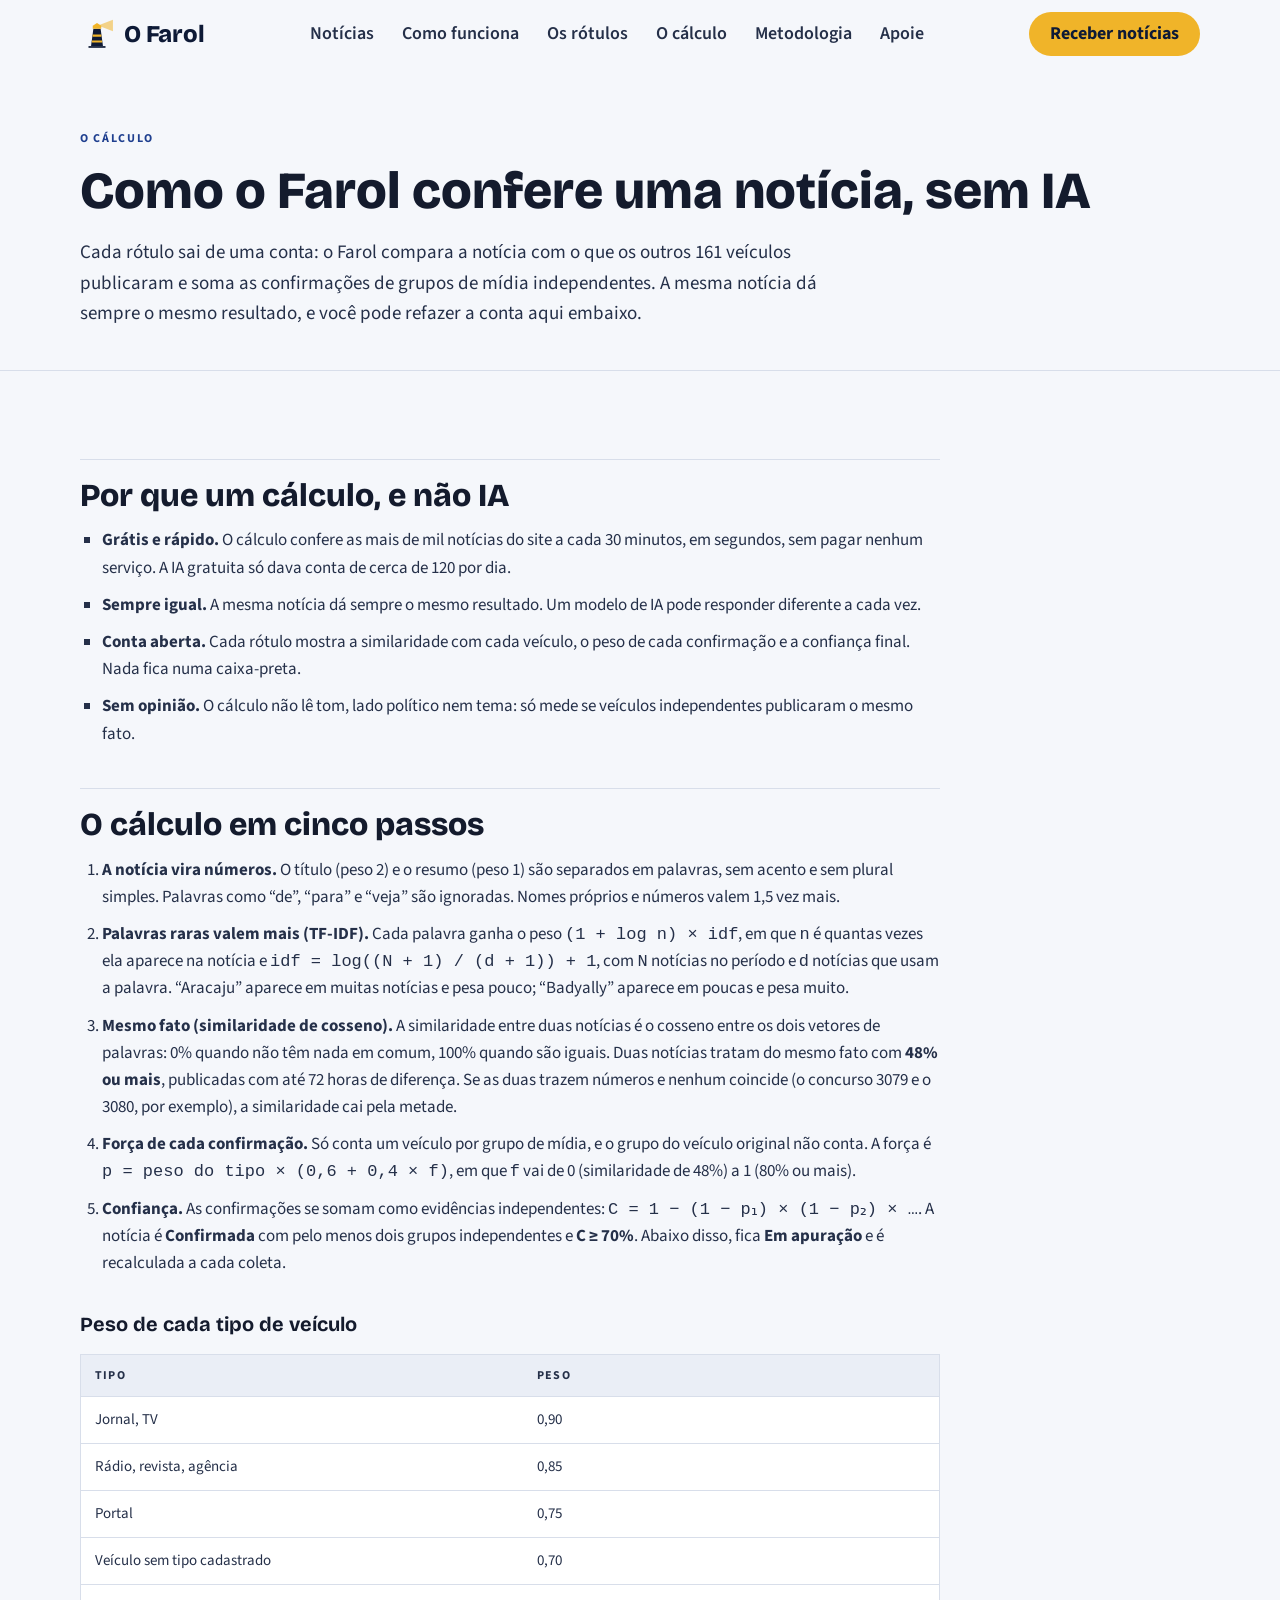
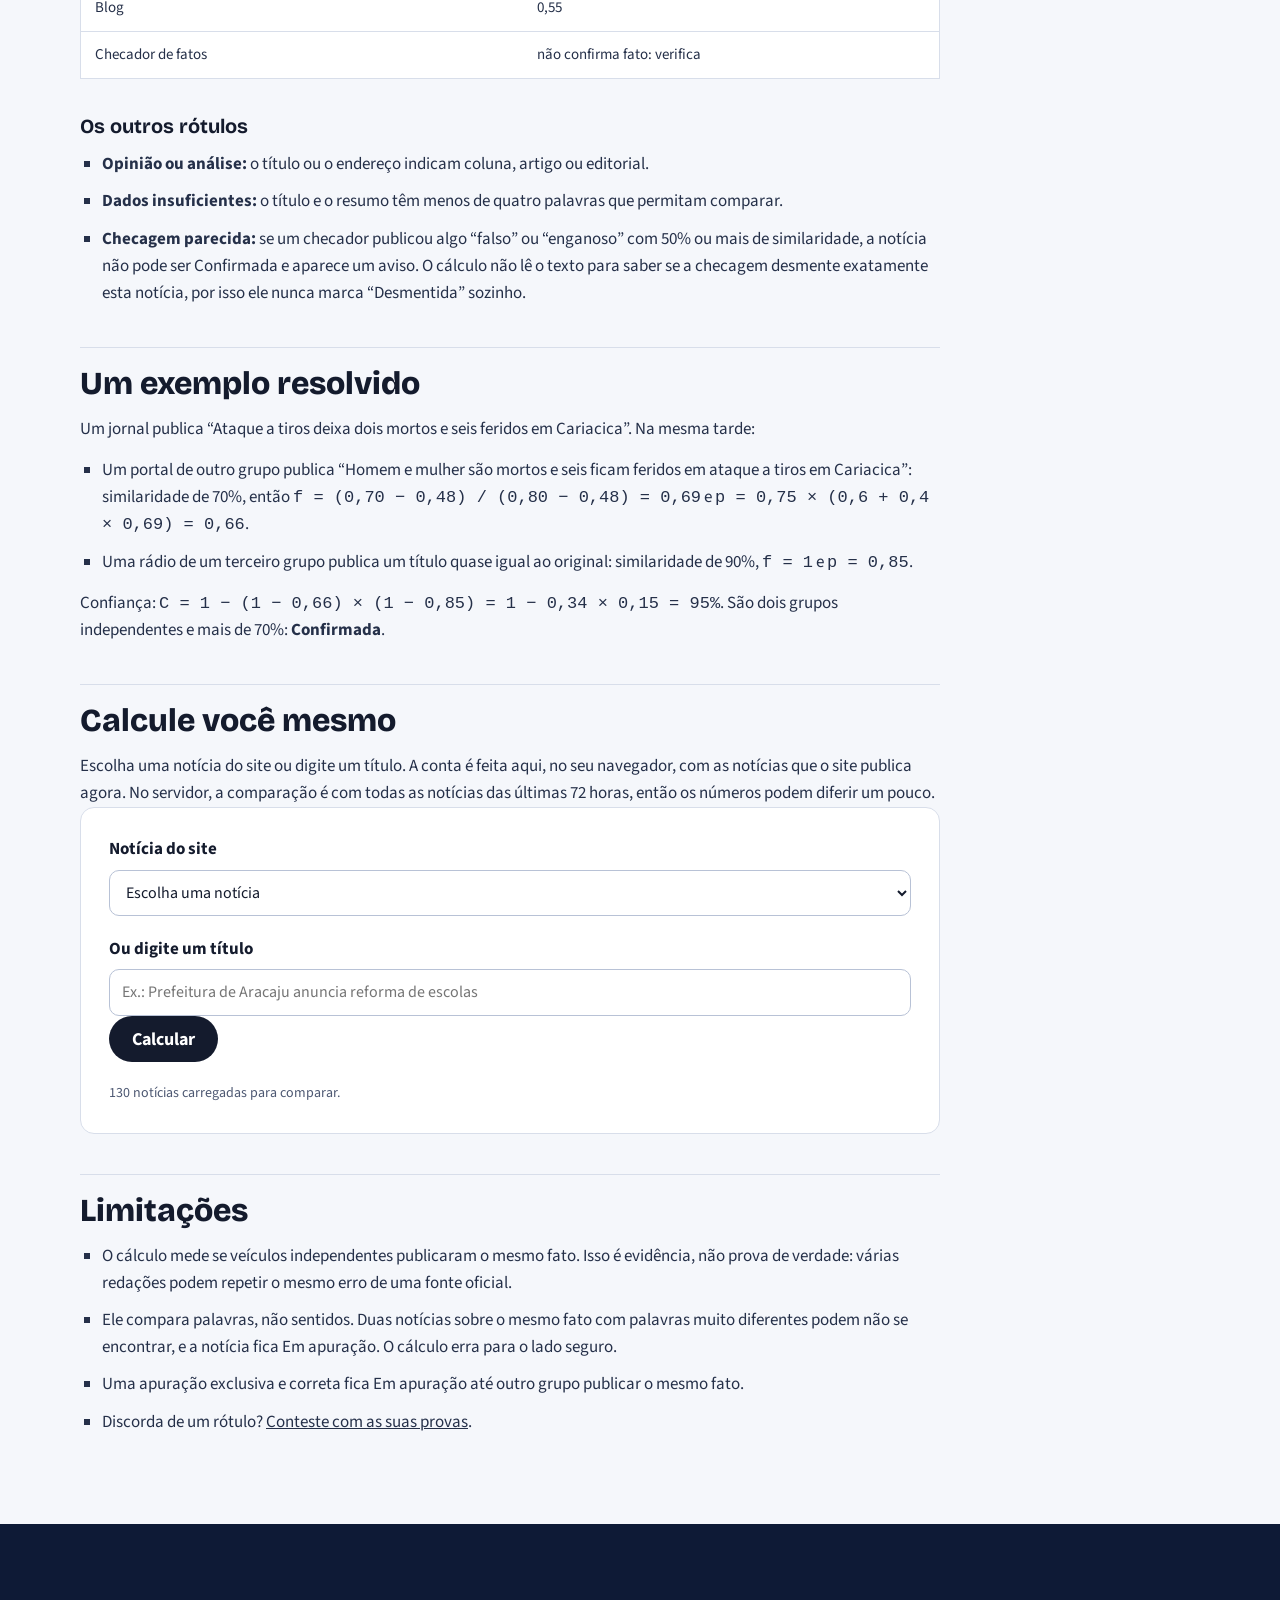
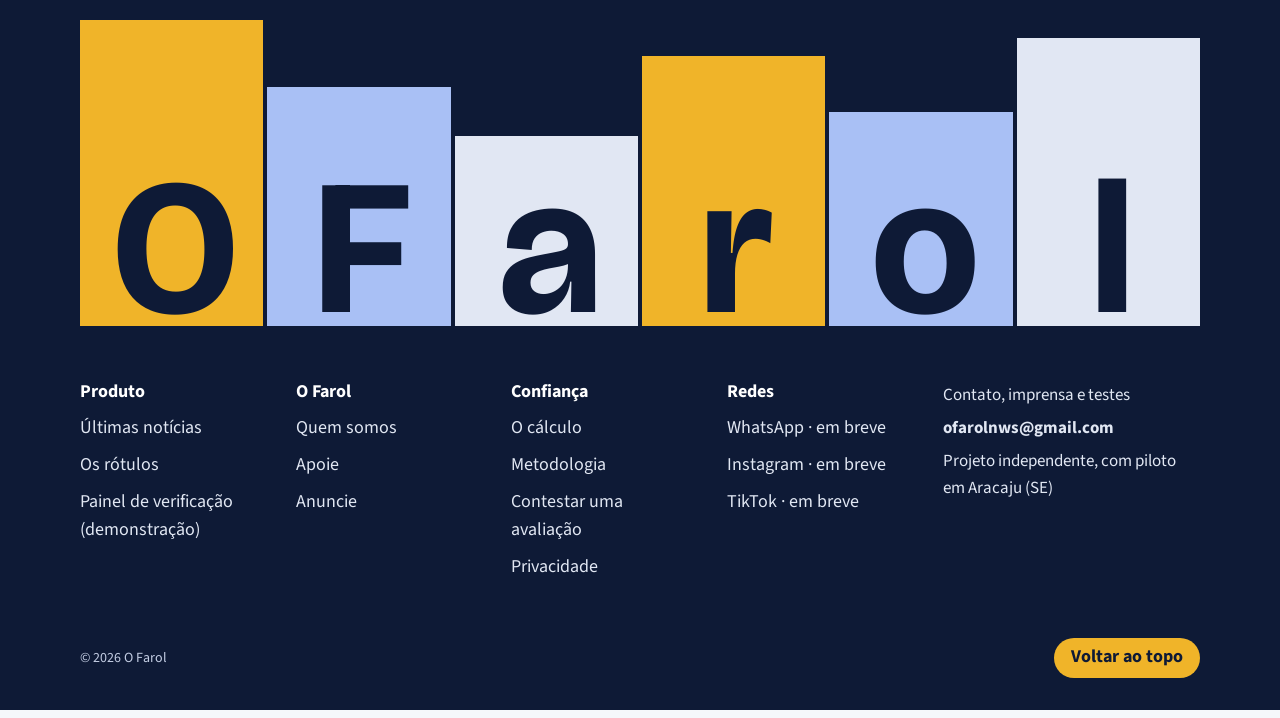
==== calculo.html @ fc909e8d "Cálculo de evidências: classificação sem IA, e a aba O cálculo - Novo coletor/calculo.py: TF-IDF e s" ====
<!doctype html>
<html lang="pt-BR">
<head>
  <meta charset="utf-8">
  <meta name="viewport" content="width=device-width, initial-scale=1">
  <title>O cálculo — O Farol</title>
  <meta name="description" content="Como o Farol classifica cada notícia sem IA: similaridade de texto (TF-IDF e cosseno), confirmações independentes e uma confiança calculada que qualquer pessoa pode conferir.">
  <meta property="og:type" content="website">
  <meta property="og:site_name" content="O Farol">
  <meta property="og:locale" content="pt_BR">
  <meta property="og:title" content="O cálculo — O Farol">
  <meta property="og:description" content="Como o Farol classifica cada notícia sem IA: similaridade de texto (TF-IDF e cosseno), confirmações independentes e uma confiança calculada que qualquer pessoa pode conferir.">
  <meta property="og:url" content="https://pjaandrade54-a11y.github.io/O-FAROL/calculo.html">
  <meta property="og:image" content="https://pjaandrade54-a11y.github.io/O-FAROL/img/compartilhar.png">
  <meta property="og:image:width" content="1200">
  <meta property="og:image:height" content="630">
  <meta property="og:image:alt" content="O Farol: Notícias, conferidas.">
  <meta name="twitter:card" content="summary_large_image">
  <meta name="theme-color" content="#0e1a36">
  <link rel="icon" href="img/favicon.svg" type="image/svg+xml">
  <link rel="preconnect" href="https://fonts.googleapis.com">
  <link rel="preconnect" href="https://fonts.gstatic.com" crossorigin>
  <link href="https://fonts.googleapis.com/css2?family=Bricolage+Grotesque:opsz,wght@12..96,500;12..96,700&family=Source+Sans+3:ital,wght@0,400;0,600;0,700;1,400&display=swap" rel="stylesheet">
  <link rel="stylesheet" href="css/estilos.css">
</head>
<body>
  <a class="pular" href="#conteudo">Pular para o conteúdo</a>


  <header class="cabecalho">
    <div class="container cabecalho__linha">
      <a class="marca" href="index.html" aria-label="O Farol, página inicial">
        <svg class="marca__simbolo" viewBox="0 0 32 32" aria-hidden="true"><path class="marca__feixe" d="M17 8 31 2.5v11z"/><path class="marca__torre" d="M12.6 11h6.8l2.2 16.4H10.4z"/><path class="marca__luz" d="M12 11h8V8.3L16 5.6l-4 2.7z"/><path class="marca__listra" d="M11.9 16.4h8.2v2.1h-8.2zM11.2 22h9.6v2.1h-9.6z"/><path class="marca__torre" d="M8 27.4h16V29H8z"/></svg>
        <span class="marca__nome">O Farol</span>
      </a>
      <nav class="nav" aria-label="Principal">
        <button class="nav__alternar" type="button" aria-expanded="false" aria-controls="nav-lista">Menu</button>
        <ul class="nav__lista" id="nav-lista">
          <li><a href="index.html#ultimas">Notícias</a></li>
          <li><a href="index.html#como-funciona">Como funciona</a></li>
          <li><a href="index.html#rotulos">Os rótulos</a></li>
          <li><a href="calculo.html">O cálculo</a></li>
          <li><a href="metodologia.html">Metodologia</a></li>
          <li><a href="index.html#apoie">Apoie</a></li>
        </ul>
      </nav>
      <a class="botao botao--luz cabecalho__acao" href="index.html#receber">Receber notícias</a>
    </div>
  </header>

  <main id="conteudo">
    <section class="pagina-topo">
      <div class="container">
        <p class="sobretitulo">O cálculo</p>
        <h1>Como o Farol confere uma notícia, sem IA</h1>
        <p class="pagina-topo__intro">Cada rótulo sai de uma conta: o Farol compara a notícia com o que os outros 161 veículos publicaram e soma as confirmações de grupos de mídia independentes. A mesma notícia dá sempre o mesmo resultado, e você pode refazer a conta aqui embaixo.</p>
      </div>
    </section>

    <div class="container texto-longo">
      <section id="por-que">
        <h2>Por que um cálculo, e não IA</h2>
        <ul class="lista-marcada">
          <li><strong>Grátis e rápido.</strong> O cálculo confere as mais de mil notícias do site a cada 30 minutos, em segundos, sem pagar nenhum serviço. A IA gratuita só dava conta de cerca de 120 por dia.</li>
          <li><strong>Sempre igual.</strong> A mesma notícia dá sempre o mesmo resultado. Um modelo de IA pode responder diferente a cada vez.</li>
          <li><strong>Conta aberta.</strong> Cada rótulo mostra a similaridade com cada veículo, o peso de cada confirmação e a confiança final. Nada fica numa caixa-preta.</li>
          <li><strong>Sem opinião.</strong> O cálculo não lê tom, lado político nem tema: só mede se veículos independentes publicaram o mesmo fato.</li>
        </ul>
      </section>

      <section id="passos">
        <h2>O cálculo em cinco passos</h2>
        <ol class="lista-numerada">
          <li><strong>A notícia vira números.</strong> O título (peso 2) e o resumo (peso 1) são separados em palavras, sem acento e sem plural simples. Palavras como “de”, “para” e “veja” são ignoradas. Nomes próprios e números valem 1,5 vez mais.</li>
          <li><strong>Palavras raras valem mais (TF-IDF).</strong> Cada palavra ganha o peso <code>(1 + log n) × idf</code>, em que <code>n</code> é quantas vezes ela aparece na notícia e <code>idf = log((N + 1) / (d + 1)) + 1</code>, com <code>N</code> notícias no período e <code>d</code> notícias que usam a palavra. “Aracaju” aparece em muitas notícias e pesa pouco; “Badyally” aparece em poucas e pesa muito.</li>
          <li><strong>Mesmo fato (similaridade de cosseno).</strong> A similaridade entre duas notícias é o cosseno entre os dois vetores de palavras: 0% quando não têm nada em comum, 100% quando são iguais. Duas notícias tratam do mesmo fato com <strong>48% ou mais</strong>, publicadas com até 72 horas de diferença. Se as duas trazem números e nenhum coincide (o concurso 3079 e o 3080, por exemplo), a similaridade cai pela metade.</li>
          <li><strong>Força de cada confirmação.</strong> Só conta um veículo por grupo de mídia, e o grupo do veículo original não conta. A força é <code>p = peso do tipo × (0,6 + 0,4 × f)</code>, em que <code>f</code> vai de 0 (similaridade de 48%) a 1 (80% ou mais).</li>
          <li><strong>Confiança.</strong> As confirmações se somam como evidências independentes: <code>C = 1 − (1 − p₁) × (1 − p₂) × …</code>. A notícia é <strong>Confirmada</strong> com pelo menos dois grupos independentes e <strong>C ≥ 70%</strong>. Abaixo disso, fica <strong>Em apuração</strong> e é recalculada a cada coleta.</li>
        </ol>
        <h3 class="subtitulo">Peso de cada tipo de veículo</h3>
        <div class="tabela-rolagem">
          <table class="tabela">
            <thead><tr><th scope="col">Tipo</th><th scope="col">Peso</th></tr></thead>
            <tbody>
              <tr><td>Jornal, TV</td><td>0,90</td></tr>
              <tr><td>Rádio, revista, agência</td><td>0,85</td></tr>
              <tr><td>Portal</td><td>0,75</td></tr>
              <tr><td>Veículo sem tipo cadastrado</td><td>0,70</td></tr>
              <tr><td>Blog</td><td>0,55</td></tr>
              <tr><td>Checador de fatos</td><td>não confirma fato: verifica</td></tr>
            </tbody>
          </table>
        </div>
        <h3 class="subtitulo">Os outros rótulos</h3>
        <ul class="lista-marcada">
          <li><strong>Opinião ou análise:</strong> o título ou o endereço indicam coluna, artigo ou editorial.</li>
          <li><strong>Dados insuficientes:</strong> o título e o resumo têm menos de quatro palavras que permitam comparar.</li>
          <li><strong>Checagem parecida:</strong> se um checador publicou algo “falso” ou “enganoso” com 50% ou mais de similaridade, a notícia não pode ser Confirmada e aparece um aviso. O cálculo não lê o texto para saber se a checagem desmente exatamente esta notícia, por isso ele nunca marca “Desmentida” sozinho.</li>
        </ul>
      </section>

      <section id="exemplo">
        <h2>Um exemplo resolvido</h2>
        <p>Um jornal publica “Ataque a tiros deixa dois mortos e seis feridos em Cariacica”. Na mesma tarde:</p>
        <ul class="lista-marcada">
          <li>Um portal de outro grupo publica “Homem e mulher são mortos e seis ficam feridos em ataque a tiros em Cariacica”: similaridade de 70%, então <code>f = (0,70 − 0,48) / (0,80 − 0,48) = 0,69</code> e <code>p = 0,75 × (0,6 + 0,4 × 0,69) = 0,66</code>.</li>
          <li>Uma rádio de um terceiro grupo publica um título quase igual ao original: similaridade de 90%, <code>f = 1</code> e <code>p = 0,85</code>.</li>
        </ul>
        <p>Confiança: <code>C = 1 − (1 − 0,66) × (1 − 0,85) = 1 − 0,34 × 0,15 = 95%</code>. São dois grupos independentes e mais de 70%: <strong>Confirmada</strong>.</p>
      </section>

      <section id="calcule">
        <h2>Calcule você mesmo</h2>
        <p>Escolha uma notícia do site ou digite um título. A conta é feita aqui, no seu navegador, com as notícias que o site publica agora. No servidor, a comparação é com todas as notícias das últimas 72 horas, então os números podem diferir um pouco.</p>
        <div class="formulario calc">
          <div class="campo">
            <label for="calc-noticia">Notícia do site</label>
            <select id="calc-noticia" disabled><option>Carregando as notícias…</option></select>
          </div>
          <form class="campo" id="calc-form">
            <label for="calc-titulo">Ou digite um título</label>
            <input id="calc-titulo" type="text" placeholder="Ex.: Prefeitura de Aracaju anuncia reforma de escolas">
            <button class="botao botao--escuro" type="submit">Calcular</button>
          </form>
          <p class="formulario__nota" id="calc-estado" role="status"></p>
          <div id="calc-resultado" aria-live="polite"></div>
        </div>
      </section>

      <section id="limites">
        <h2>Limitações</h2>
        <ul class="lista-marcada">
          <li>O cálculo mede se veículos independentes publicaram o mesmo fato. Isso é evidência, não prova de verdade: várias redações podem repetir o mesmo erro de uma fonte oficial.</li>
          <li>Ele compara palavras, não sentidos. Duas notícias sobre o mesmo fato com palavras muito diferentes podem não se encontrar, e a notícia fica Em apuração. O cálculo erra para o lado seguro.</li>
          <li>Uma apuração exclusiva e correta fica Em apuração até outro grupo publicar o mesmo fato.</li>
          <li>Discorda de um rótulo? <a href="contestar.html">Conteste com as suas provas</a>.</li>
        </ul>
      </section>
    </div>
  </main>

  <footer class="rodape">
    <div class="container">
      <p class="rodape__marca" aria-label="O Farol"><span class="bloco-letra bloco-letra--0">O</span><span class="bloco-letra bloco-letra--1">F</span><span class="bloco-letra bloco-letra--2">a</span><span class="bloco-letra bloco-letra--3">r</span><span class="bloco-letra bloco-letra--4">o</span><span class="bloco-letra bloco-letra--5">l</span></p>
      <div class="rodape__grade">
        <nav aria-label="Produto">
          <h2>Produto</h2>
          <ul><li><a href="index.html#ultimas">Últimas notícias</a></li><li><a href="index.html#rotulos">Os rótulos</a></li><li><a href="painel.html">Painel de verificação (demonstração)</a></li></ul>
        </nav>
        <nav aria-label="O Farol">
          <h2>O Farol</h2>
          <ul><li><a href="quem-somos.html">Quem somos</a></li><li><a href="index.html#apoie">Apoie</a></li><li><a href="index.html#anuncie">Anuncie</a></li></ul>
        </nav>
        <nav aria-label="Confiança">
          <h2>Confiança</h2>
          <ul><li><a href="calculo.html">O cálculo</a></li><li><a href="metodologia.html">Metodologia</a></li><li><a href="contestar.html">Contestar uma avaliação</a></li><li><a href="privacidade.html">Privacidade</a></li></ul>
        </nav>
        <nav aria-label="Redes">
          <h2>Redes</h2>
          <ul><li><a data-canal="whatsappCanal" href="index.html#receber">WhatsApp</a></li><li><a data-canal="instagram" href="index.html#receber">Instagram</a></li><li><a data-canal="tiktok" href="index.html#receber">TikTok</a></li></ul>
        </nav>
        <div class="rodape__contato">
          <p>Contato, imprensa e testes</p>
          <p><strong>ofarolnws@gmail.com</strong></p>
          <p>Projeto independente, com piloto em Aracaju (SE)</p>
        </div>
      </div>
      <div class="rodape__base">
        <span>© <span id="ano"></span> O Farol</span>
        <a class="botao botao--pequeno" href="#conteudo">Voltar ao topo</a>
      </div>
    </div>
  </footer>

  <script src="js/site.js"></script>
  <script src="js/main.js"></script>
  <script src="js/calculo.js"></script>
</body>
</html>
---- css/estilos.css ----
/* O Farol — estilos de todas as páginas
   Identidade: azul-noite do mar à noite e o amarelo da luz do farol; títulos em Bricolage Grotesque,
   manchetes em Source Serif 4 e texto em Source Sans 3. */

:root {
  --papel: #f5f7fb;
  --papel-escuro: #eaeef6;
  --branco: #ffffff;
  --tinta: #141b2d;
  --texto: #253049;
  --texto-suave: #4d5872;
  --linha: #d8deea;
  --azul: #1f3f8f;
  --azul-forte: #162f6e;
  --azul-claro: #a9c0f5;
  --azul-fundo: #e6edfb;
  --noite: #0e1a36;
  --noite-linha: #2c3b62;
  --luz: #f0b429;
  --luz-forte: #d99a0b;
  --luz-fundo: #fff5da;
  --ambar: #8a5a00;
  --verde: #1f5f3a;

  --fonte-marca: "Bricolage Grotesque", "Trebuchet MS", system-ui, sans-serif;
  --fonte-titulo: "Bricolage Grotesque", "Trebuchet MS", system-ui, sans-serif;
  --fonte-manchete: "Source Sans 3", "Segoe UI", system-ui, sans-serif;
  --fonte-texto: "Source Sans 3", "Segoe UI", system-ui, sans-serif;

  --raio: 14px;
  --sombra: none;
  --largura: 1200px;
  --margem: max(16px, min(4vw, 40px));
}

*, *::before, *::after { box-sizing: border-box; }
[hidden] { display: none !important; }

html { scroll-behavior: smooth; scroll-padding-top: 84px; }

body {
  margin: 0;
  background: var(--papel);
  color: var(--texto);
  font-family: var(--fonte-texto);
  font-size: 1.0625rem;
  line-height: 1.6;
  -webkit-font-smoothing: antialiased;
}

img, svg { display: block; max-width: 100%; }
a { color: inherit; }
h1, h2, h3, h4 { font-family: var(--fonte-titulo); color: var(--tinta); line-height: 1.12; margin: 0; text-wrap: balance; }
p { margin: 0; }
ul { list-style: none; margin: 0; padding: 0; }

:focus-visible { outline: 3px solid var(--luz); outline-offset: 3px; }

.container { width: 100%; max-width: var(--largura); margin: 0 auto; padding-left: max(var(--margem), env(safe-area-inset-left, 0px)); padding-right: max(var(--margem), env(safe-area-inset-right, 0px)); }

.pular {
  position: absolute; left: 8px; top: -60px; z-index: 10;
  background: var(--tinta); color: var(--branco); padding: 8px 14px;
}
.pular:focus { top: 8px; }

.icone {
  width: 18px; height: 18px; flex: none;
  fill: none; stroke: currentColor; stroke-width: 1.6; stroke-linecap: round; stroke-linejoin: round;
}

.sobretitulo {
  display: inline-block;
  font-size: 0.75rem; font-weight: 700; letter-spacing: 0.14em; text-transform: uppercase;
  color: var(--azul);
  margin-bottom: 14px;
}

/* Botões */
.botao {
  display: inline-flex; align-items: center; justify-content: center; gap: 8px;
  min-height: 46px; padding: 0 22px; border-radius: 999px;
  font-family: var(--fonte-texto); font-size: 1.125rem; font-weight: 700; text-decoration: none;
  border: 1.5px solid transparent; cursor: pointer;
  transition: background-color .15s, color .15s, border-color .15s, transform .15s;
}
.botao:active { transform: translateY(1px); }
.botao--luz { background: var(--luz); color: var(--noite); }
.botao--luz:hover { background: var(--luz-forte); }
.em-breve { cursor: default; pointer-events: none; }
.botao--escuro { background: var(--tinta); color: var(--branco); }
.botao--escuro:hover { background: var(--azul); }
.botao--azul { background: var(--azul); color: var(--branco); }
.botao--azul:hover { background: var(--azul-forte); }
.botao--contorno { border-color: var(--azul); color: var(--azul); background: transparent; }
.botao--contorno:hover { background: var(--azul); color: var(--branco); }

.link-botao {
  background: none; border: 0; padding: 0; cursor: pointer;
  font: inherit; font-size: 0.9375rem; font-weight: 600; color: var(--azul);
  text-decoration: underline; text-decoration-thickness: 1.5px; text-underline-offset: 4px;
}
.link-botao:hover { color: var(--azul-forte); text-decoration-thickness: 2.5px; }

.faixa-teste {
  margin: 0; padding: 8px 16px; text-align: center;
  background: var(--luz-fundo);
  font-size: 0.875rem; font-weight: 600; color: #5c3c00;
}

/* Cabeçalho: barra fixa no topo com o símbolo do farol */
.cabecalho {
  position: sticky; top: env(safe-area-inset-top, 0px); z-index: 20;
  background: var(--papel);
  transition: transform 360ms cubic-bezier(0.22, 1, 0.36, 1);
}
.cabecalho--escondido { transform: translateY(-110%); }
/* Evita que o texto pule de tamanho ao girar o celular */
html { -webkit-text-size-adjust: 100%; text-size-adjust: 100%; }

/* Troca de página com um esmaecer suave (navegadores que suportam) */
@view-transition { navigation: auto; }
.cabecalho__linha { display: flex; align-items: center; gap: 24px; min-height: 68px; }
.marca {
  display: inline-flex; align-items: center; gap: 10px; flex: none; min-height: 44px;
  font-family: var(--fonte-marca); font-weight: 800; font-size: 1.5rem; letter-spacing: -0.01em;
  line-height: 1; color: var(--noite); text-decoration: none;
}
.marca__simbolo { width: 34px; height: 34px; }
.marca__feixe { fill: var(--luz); opacity: 0.55; }
.marca__torre { fill: var(--noite); }
.marca__luz { fill: var(--luz); }
.marca__listra { fill: var(--luz); }

.nav { flex: 1; display: flex; justify-content: center; }
.nav__lista { display: flex; gap: 4px; }
.nav__lista a {
  display: block; padding: 8px 12px; border-radius: 999px;
  font-size: 1.125rem; font-weight: 600; text-decoration: none; color: var(--texto);
}
.nav__lista a:hover { color: var(--azul); text-decoration: underline; text-underline-offset: 5px; }
.nav__alternar { display: none; }
.cabecalho__acao { flex: none; min-height: 44px; padding: 0 20px; font-size: 1.125rem; }

/* Rótulos de confiabilidade (o texto sempre acompanha a cor) */
.rotulo {
  display: inline-flex; align-items: center; padding: 2px 10px;
  border: 0; border-radius: 999px;
  font-family: var(--fonte-texto); font-style: normal; font-size: 0.875rem; font-weight: 700;
  line-height: 1.5; white-space: nowrap;
}
.rotulo--confirmada { color: #1f5f3a; background: #e3f1e8; }
.rotulo--em-apuracao { color: #7a4f00; background: #fbf0d9; }
.rotulo--contestada { color: #5d3593; background: #efe7f8; }
.rotulo--desmentida { color: #8c1d18; background: #f9e3e1; }
.rotulo--opiniao { color: var(--azul); background: var(--azul-fundo); }
.rotulo--dados-insuficientes { color: #4a4943; background: #ebe8e0; }
.rotulo--aguardando { color: var(--texto); background: var(--papel-escuro); }
.noticia__vazia { font-style: italic; color: var(--texto-suave); }

/* "Por que este rótulo?": pareceres do conselho de IA em cada notícia real */
.analise { margin-top: 6px; font-size: 0.875rem; }
.analise summary {
  display: inline-flex; align-items: center; min-height: 40px; cursor: pointer;
  font-weight: 600; color: var(--azul); text-decoration: underline; text-decoration-thickness: 1px; text-underline-offset: 3px;
}
.analise[open] summary { margin-bottom: 4px; }
.analise ul { margin: 0; padding-left: 18px; }
.analise li + li { margin-top: 3px; }
.analise__motivos { margin-bottom: 8px !important; }
.analise__nota { margin-bottom: 8px; font-style: italic; color: var(--texto-suave); }
.analise__parecer { padding: 10px 0; border-top: 1px dashed var(--linha); overflow-wrap: anywhere; }
.analise__agente { margin-bottom: 4px; }
.analise__provas { margin-top: 4px !important; color: var(--texto-suave); }
.analise__provas a { color: var(--azul); font-weight: 600; }
.analise__descartado { margin-top: 4px !important; color: #8c1d18; }

/* Rodapé: o nome do Farol montado em blocos, depois os links */
.rodape { background: var(--noite); color: #e1e7f3; padding: 96px 0 32px; }
.rodape__marca { display: flex; align-items: flex-end; gap: 4px; height: clamp(160px, 34svh, 320px); margin: 0 0 56px; }
.bloco-letra {
  flex: 1; display: flex; align-items: flex-end; justify-content: center; overflow: hidden;
  font-family: var(--fonte-titulo); font-weight: 700; line-height: 0.8; color: var(--noite);
  font-size: clamp(5rem, 15vw, 15rem); letter-spacing: -0.04em;
}
.bloco-letra--0 { height: 100%; background: var(--luz); }
.bloco-letra--1 { height: 78%; background: #a9c0f5; }
.bloco-letra--2 { height: 62%; background: #e1e7f3; }
.bloco-letra--3 { height: 88%; background: var(--luz); }
.bloco-letra--4 { height: 70%; background: #a9c0f5; }
.bloco-letra--5 { height: 94%; background: #e1e7f3; }
.rodape__grade { display: grid; grid-template-columns: repeat(4, 1fr) 1.4fr; gap: 32px; }
.rodape h2 { font-family: var(--fonte-texto); font-size: 1.125rem; font-weight: 700; color: var(--branco); margin-bottom: 12px; }
.rodape li + li { margin-top: 8px; }
.rodape a { text-decoration: none; font-size: 1.125rem; color: #e1e7f3; }
.rodape a:hover { color: var(--luz); text-decoration: underline; text-underline-offset: 3px; }
.rodape__contato { display: grid; gap: 6px; align-content: start; }
.rodape__base { display: flex; justify-content: space-between; align-items: center; flex-wrap: wrap; gap: 12px; margin-top: 56px; font-size: 0.875rem; color: #c3cde3; }
.botao--pequeno { min-height: 40px; padding: 0 16px; font-size: 0.875rem; background: var(--luz); color: var(--noite); }
.rodape .botao--pequeno { color: var(--noite); }
.oculto { position: absolute; width: 1px; height: 1px; overflow: hidden; clip: rect(0 0 0 0); white-space: nowrap; }

.confianca__links { display: flex; align-items: center; flex-wrap: wrap; gap: 16px 28px; margin-top: 40px; }
.botao--claro { background: var(--branco); color: var(--noite); }
.botao--claro:hover { background: var(--azul-fundo); }
.link-seta { font-weight: 600; color: var(--azul); text-underline-offset: 4px; }
.link-seta::after { content: " →"; }
.link-seta--claro { color: var(--branco); }

.nav__lista a[aria-current="page"] { color: var(--azul); text-decoration: underline; text-decoration-thickness: 2px; text-underline-offset: 5px; }

/* Páginas internas */
.pagina-topo { padding: 56px 0 40px; border-bottom: 1px solid var(--linha); }
.pagina-topo h1 { font-size: clamp(2.25rem, 4.6vw, 3.25rem); font-weight: 900; }
.pagina-topo__intro { margin-top: 18px; max-width: 42em; font-size: 1.1875rem; }
.aviso { margin-top: 22px; max-width: 48em; padding: 14px 18px; background: var(--luz-fundo); border-radius: 10px; font-size: 0.9375rem; }
.aviso a { color: inherit; font-weight: 600; }
.aviso--erro { background: #f9e3e1; border-left-color: #8c1d18; }

.texto-longo { padding-top: 48px; padding-bottom: 88px; }
.texto-longo > * { max-width: 860px; }
.texto-longo section { padding-top: 40px; scroll-margin-top: 88px; }
.texto-longo h2 { font-size: clamp(1.625rem, 3vw, 2rem); font-weight: 800; margin-bottom: 14px; padding-top: 18px; border-top: 1px solid var(--linha); }
.texto-longo p + p, .texto-longo p + .tabela-rolagem, .texto-longo .tabela-rolagem + p, .texto-longo ul + p, .texto-longo ol + p { margin-top: 14px; }
.texto-longo .subtitulo { margin: 36px 0 12px; font-size: 1.25rem; }
.lista-marcada, .lista-numerada { margin-top: 14px; padding-left: 22px; }
.lista-marcada { list-style: square; }
.lista-numerada { list-style: decimal; }
.lista-marcada li + li, .lista-numerada li + li { margin-top: 10px; }

.sumario { padding: 22px 26px; background: var(--branco); border: 1px solid var(--linha); border-radius: var(--raio); }
.sumario h2 { font-family: var(--fonte-texto); font-size: 0.75rem; font-weight: 700; letter-spacing: 0.14em; text-transform: uppercase; border: 0; padding: 0; margin-bottom: 10px; }
.sumario ol { columns: 2; column-gap: 32px; padding-left: 20px; list-style: decimal; }
.sumario li { margin-bottom: 6px; break-inside: avoid; }
.sumario a { color: var(--azul); text-underline-offset: 3px; }

.tabela-rolagem { overflow-x: auto; margin-top: 18px; }
.tabela { width: 100%; border-collapse: collapse; background: var(--branco); border: 1px solid var(--linha); font-size: 0.9375rem; }
.tabela caption { caption-side: top; text-align: left; padding-bottom: 8px; font-size: 0.75rem; font-weight: 700; letter-spacing: 0.12em; text-transform: uppercase; color: var(--texto-suave); }
.tabela th, .tabela td { padding: 11px 14px; text-align: left; vertical-align: top; border-bottom: 1px solid var(--linha); }
.tabela thead th { font-size: 0.75rem; letter-spacing: 0.1em; text-transform: uppercase; background: var(--papel-escuro); border-bottom: 1px solid var(--linha); }
.tabela tbody th { font-weight: 600; }
.tabela__pontos { white-space: nowrap; font-variant-numeric: tabular-nums; }
.tabela__total th, .tabela__total td { font-weight: 700; border-top: 1px solid var(--linha); border-bottom: 0; }

.cartoes-simples { display: grid; grid-template-columns: repeat(auto-fit, minmax(min(100%, 220px), 1fr)); gap: 16px; margin-top: 18px; }
.cartoes-simples li { padding: 22px; background: var(--branco); border: 1px solid var(--linha); border-radius: var(--raio); }
.cartoes-simples h3 { font-size: 1.1875rem; margin-bottom: 8px; }
.cartoes-simples p { font-size: 0.9875rem; color: var(--texto-suave); }
.cartoes-simples a { color: var(--azul); }

.instancias { display: grid; grid-template-columns: 1fr 1fr; gap: 16px; margin-top: 18px; }
.instancias article { padding: 24px; background: var(--branco); border: 1px solid var(--linha); border-radius: var(--raio); }
.instancias article:last-child { border-color: var(--azul); box-shadow: inset 0 4px 0 var(--azul); }
.instancias h3 { font-size: 1.25rem; margin: 4px 0 10px; }
.instancias p + p { margin-top: 12px; }
.instancias__nivel { font-size: 0.75rem; font-weight: 700; letter-spacing: 0.12em; text-transform: uppercase; color: var(--azul); }


/* Formulários */
.formulario { padding: 28px; background: var(--branco); border: 1px solid var(--linha); border-radius: var(--raio); }
.campo { margin-bottom: 20px; }
.campo label { display: block; margin-bottom: 6px; font-weight: 700; color: var(--tinta); }
.campo__opcional { font-weight: 400; color: var(--texto-suave); }
.campo input, .campo select, .campo textarea {
  width: 100%; min-height: 46px; padding: 10px 12px;
  background: var(--branco); border: 1.5px solid #b8c2d6; border-radius: 10px;
  font: inherit; font-size: 1rem; color: var(--tinta);
}
.campo textarea { resize: vertical; }
.campo--duplo { display: grid; grid-template-columns: 1fr 1fr; gap: 16px; }
.formulario__atual { margin: -8px 0 20px; font-size: 0.9375rem; color: var(--azul); font-weight: 600; }
.formulario__atual:empty { display: none; }
.formulario__erro { min-height: 1.5em; margin-bottom: 8px; color: #8c1d18; font-weight: 600; }
.formulario__nota { margin-top: 14px; font-size: 0.875rem; color: var(--texto-suave); }
.formulario__nota a, .confirmacao a { color: var(--azul); }
.confirmacao { padding: 28px; background: #e3f1e8; border: 2px solid var(--verde); }
.confirmacao h2 { border: 0; padding: 0; }
.confirmacao__acoes { display: flex; flex-wrap: wrap; gap: 12px; margin: 18px 0 4px; }
.confirmacao .campo { margin-top: 12px; }
.confirmacao textarea { font-size: 0.875rem; }

/* Painel de verificação */
.painel-app { display: grid; grid-template-columns: 290px 1fr; gap: 40px; align-items: start; padding-top: 40px; padding-bottom: 88px; }
.painel-app > * { min-width: 0; }
.casos { position: sticky; top: 88px; }
.casos h2 { font-family: var(--fonte-texto); font-size: 0.75rem; font-weight: 700; letter-spacing: 0.14em; text-transform: uppercase; margin-bottom: 12px; }
.casos__lista { border: 1px solid var(--linha); background: var(--branco); }
.casos__lista li + li { border-top: 1px solid var(--linha); }
.casos__botao {
  display: flex; flex-direction: column; gap: 2px; width: 100%; padding: 12px 16px;
  background: none; border: 0; border-left: 4px solid transparent; text-align: left; cursor: pointer;
  font: inherit; color: var(--tinta);
}
.casos__botao:hover { background: var(--papel); }
.casos__botao[aria-current="true"] { border-left-color: var(--azul); background: var(--azul-fundo); }
.casos__tema { font-size: 0.6875rem; font-weight: 700; letter-spacing: 0.12em; text-transform: uppercase; color: var(--azul); }
.casos__titulo { font-size: 0.9375rem; line-height: 1.35; }

.caso__meta { font-size: 0.75rem; font-weight: 700; letter-spacing: 0.12em; text-transform: uppercase; color: var(--texto-suave); }
.caso__titulo { margin-top: 8px; font-size: clamp(1.625rem, 3vw, 2.125rem); font-weight: 800; }
.caso__afirmacao { margin-top: 14px; font-size: 1.0625rem; }
.caso__trecho { margin: 16px 0 0; padding: 12px 18px; border-left: 3px solid var(--linha); font-style: italic; color: var(--texto-suave); }
.caso__vazio { margin-top: 18px; font-style: italic; color: var(--texto-suave); }
.ficha { display: grid; grid-template-columns: max-content 1fr; gap: 8px 20px; margin: 22px 0 0; padding: 18px 20px; background: var(--branco); border: 1px solid var(--linha); font-size: 0.9375rem; }
.ficha dt { font-weight: 700; color: var(--tinta); }
.ficha dd { margin: 0; }
.caso__acoes { display: flex; align-items: flex-end; flex-wrap: wrap; gap: 16px; margin-top: 26px; padding-top: 22px; border-top: 1px solid var(--linha); }
.caso__modo { display: flex; flex-direction: column; gap: 6px; font-size: 0.8125rem; font-weight: 700; letter-spacing: 0.08em; text-transform: uppercase; }
.caso__modo select { min-height: 46px; padding: 0 12px; border: 1px solid var(--linha); background: var(--branco); font: inherit; font-size: 0.9375rem; letter-spacing: 0; text-transform: none; font-weight: 400; color: var(--tinta); }
.botao:disabled { opacity: 0.55; cursor: progress; }

.resultado__titulo { margin-top: 36px; font-size: 1.375rem; }
.agentes { display: grid; grid-template-columns: 1fr 1fr; gap: 16px; margin-top: 16px; }
.agente { padding: 20px 22px; background: var(--branco); border: 1px solid var(--linha); border-radius: var(--raio); }
.agente--aguardando { border-style: dashed; border-color: var(--linha); }
.agente h4 { font-size: 1.125rem; }
.agente__papel { font-size: 0.875rem; color: var(--texto-suave); }
.agente__modelo { margin-top: 6px; font-size: 0.75rem; font-weight: 700; letter-spacing: 0.06em; color: var(--azul); }
.agente__estado { margin-top: 14px; font-style: italic; color: var(--texto-suave); }
.decisao__envio { margin-top: 14px; }
.decisao__botoes { display: flex; flex-wrap: wrap; gap: 10px; margin-top: 8px; }
.decisao__copia { margin-top: 8px; font-size: 0.875rem; }
.decisao__copia:empty { display: none; }
.decisao__detalhes { margin-top: 10px; font-size: 0.875rem; }
.decisao__detalhes summary { cursor: pointer; color: var(--azul); font-weight: 600; }
.decisao__mensagem { width: 100%; margin-top: 8px; padding: 10px; border: 1px solid var(--linha); background: var(--branco); font: inherit; font-size: 0.8125rem; color: var(--tinta); }
.decisao__email-pendente { margin-top: 12px; font-size: 0.875rem; font-style: italic; }
.agente__sugestao { display: flex; align-items: center; flex-wrap: wrap; gap: 10px; margin-top: 14px; }
.agente__confianca { font-size: 0.8125rem; color: var(--texto-suave); }
.agente__motivos, .agente__provas { margin-top: 10px; padding-left: 18px; list-style: square; font-size: 0.9375rem; }
.agente__provas { font-size: 0.875rem; color: var(--texto-suave); }
.agente__rotulo-provas { margin-top: 12px; font-size: 0.6875rem; font-weight: 700; letter-spacing: 0.12em; text-transform: uppercase; color: var(--texto-suave); }

.resultado .tabela-rolagem { margin-top: 28px; }
.barra { display: block; width: 100%; min-width: 80px; height: 5px; margin-top: 6px; background: var(--papel-escuro); }
.barra__preenchida { display: block; height: 100%; background: var(--azul); }

.decisao { margin-top: 28px; padding: 24px 26px; background: var(--branco); border: 2px solid var(--verde); }
.decisao--conselho { border-color: var(--ambar); }
.decisao h3 { font-size: 1.375rem; }
.decisao__rotulo { display: flex; align-items: center; gap: 10px; margin-top: 12px; }
.decisao__rotulo .rotulo { font-size: 0.8125rem; padding: 4px 10px; }
.decisao__provisorio { font-size: 0.8125rem; font-style: italic; color: var(--ambar); }
.decisao__motivos { margin-top: 12px; padding-left: 18px; list-style: square; }
.decisao__consenso { margin-top: 12px; font-size: 0.9375rem; color: var(--texto-suave); }
.decisao__destino { margin-top: 16px; padding: 14px 18px; background: #e3f1e8; }
.decisao--conselho .decisao__destino { background: #fbf0d9; }
.decisao__destino ul { margin-top: 8px; padding-left: 18px; list-style: square; }
.decisao__destino p { margin-top: 6px; }
.decisao__contestar { margin-top: 14px; font-size: 0.9375rem; }
.decisao__contestar a { color: var(--azul); font-weight: 600; }

/* Telas médias */
@media (max-width: 960px) {
  .rodape__grade { grid-template-columns: 1fr 1fr; }
  /* Menu recolhido a partir de tablet (fundo sólido, para o menu aberto não deixar ver a página por trás) */
  .cabecalho { background: var(--branco); }
  .cabecalho__linha { flex-wrap: wrap; gap: 12px; padding-block: 10px; min-height: 0; }
  .nav { display: contents; }
  .nav__alternar {
    order: 2; display: inline-flex; align-items: center; min-height: 42px; padding: 0 16px;
    background: var(--papel); border: 1px solid var(--linha); border-radius: 999px; cursor: pointer;
    font-family: var(--fonte-texto); font-size: 0.95rem; font-weight: 700; color: var(--tinta);
  }
  .nav__lista { order: 3; flex-basis: 100%; display: none; flex-direction: column; gap: 2px; padding-bottom: 6px; }
  .nav__lista.aberta { display: flex; }
  .nav__lista a { padding: 12px 14px; }
  .cabecalho__acao { order: 1; margin-left: auto; }
  .painel-app { grid-template-columns: 1fr; gap: 28px; }
  .casos { position: static; }
}

/* Celular */
@media (max-width: 640px) {
  body { font-size: 1rem; }
  .marca { font-size: 1.3rem; }
  .marca__simbolo { width: 30px; height: 30px; }
  .cabecalho__acao { min-height: 40px; padding: 0 14px; font-size: 0.85rem; }
  .rodape__marca { height: 22svh; min-height: 130px; }
  .pagina-topo { padding: 36px 0 28px; }
  .sumario ol { columns: 1; }
  .ficha { grid-template-columns: 1fr; gap: 2px; }
  .ficha dd + dt { margin-top: 10px; }
  .caso__acoes .botao, .caso__modo, .caso__modo select { width: 100%; }
  .tabela { font-size: 0.875rem; }
  .formulario, .confirmacao { padding: 20px; }
  .campo--duplo { grid-template-columns: 1fr; }
  .formulario .botao { width: 100%; }

  /* No celular, as últimas notícias vêm logo depois do título, antes do campo de cidade */
  .local { margin-top: 0; }

  /* Alvos de toque com pelo menos 44px de altura */
}

@media (prefers-reduced-motion: reduce) {
  html { scroll-behavior: auto; }
  .botao { transition: none; }
}
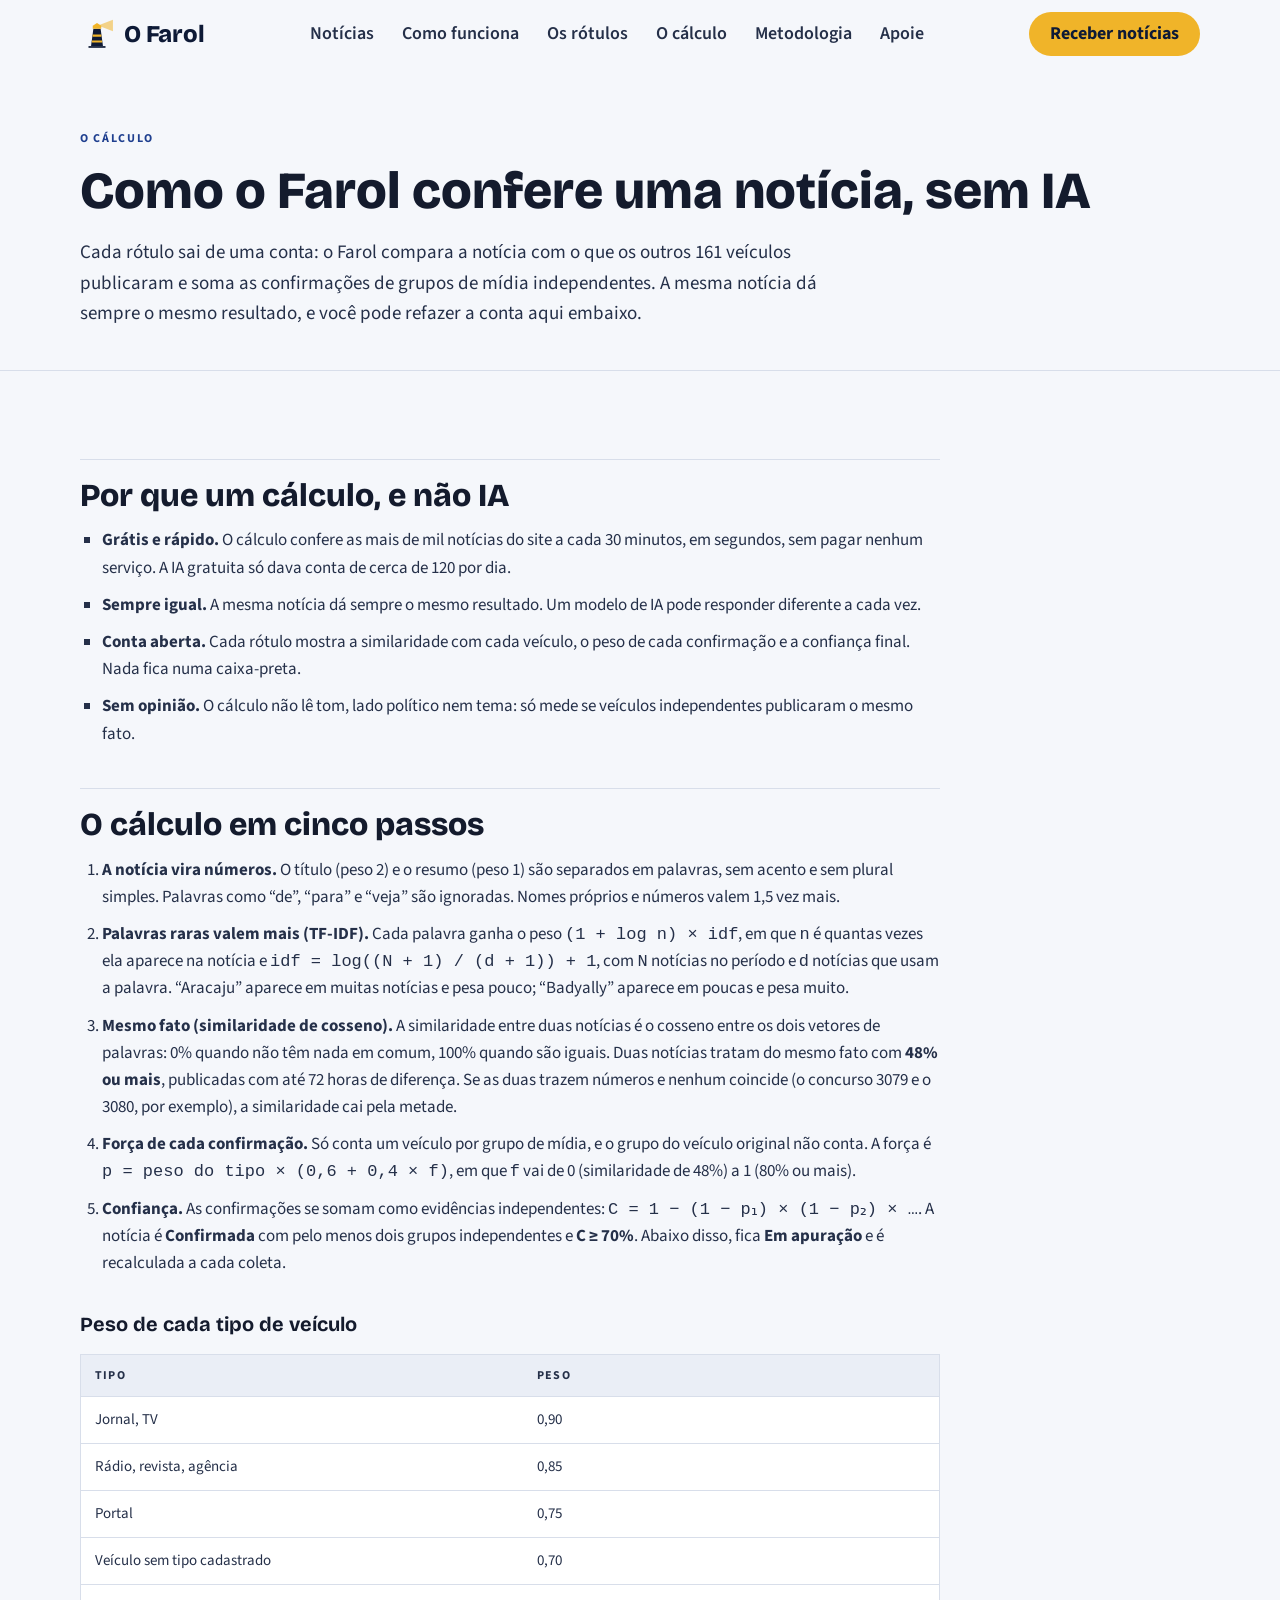
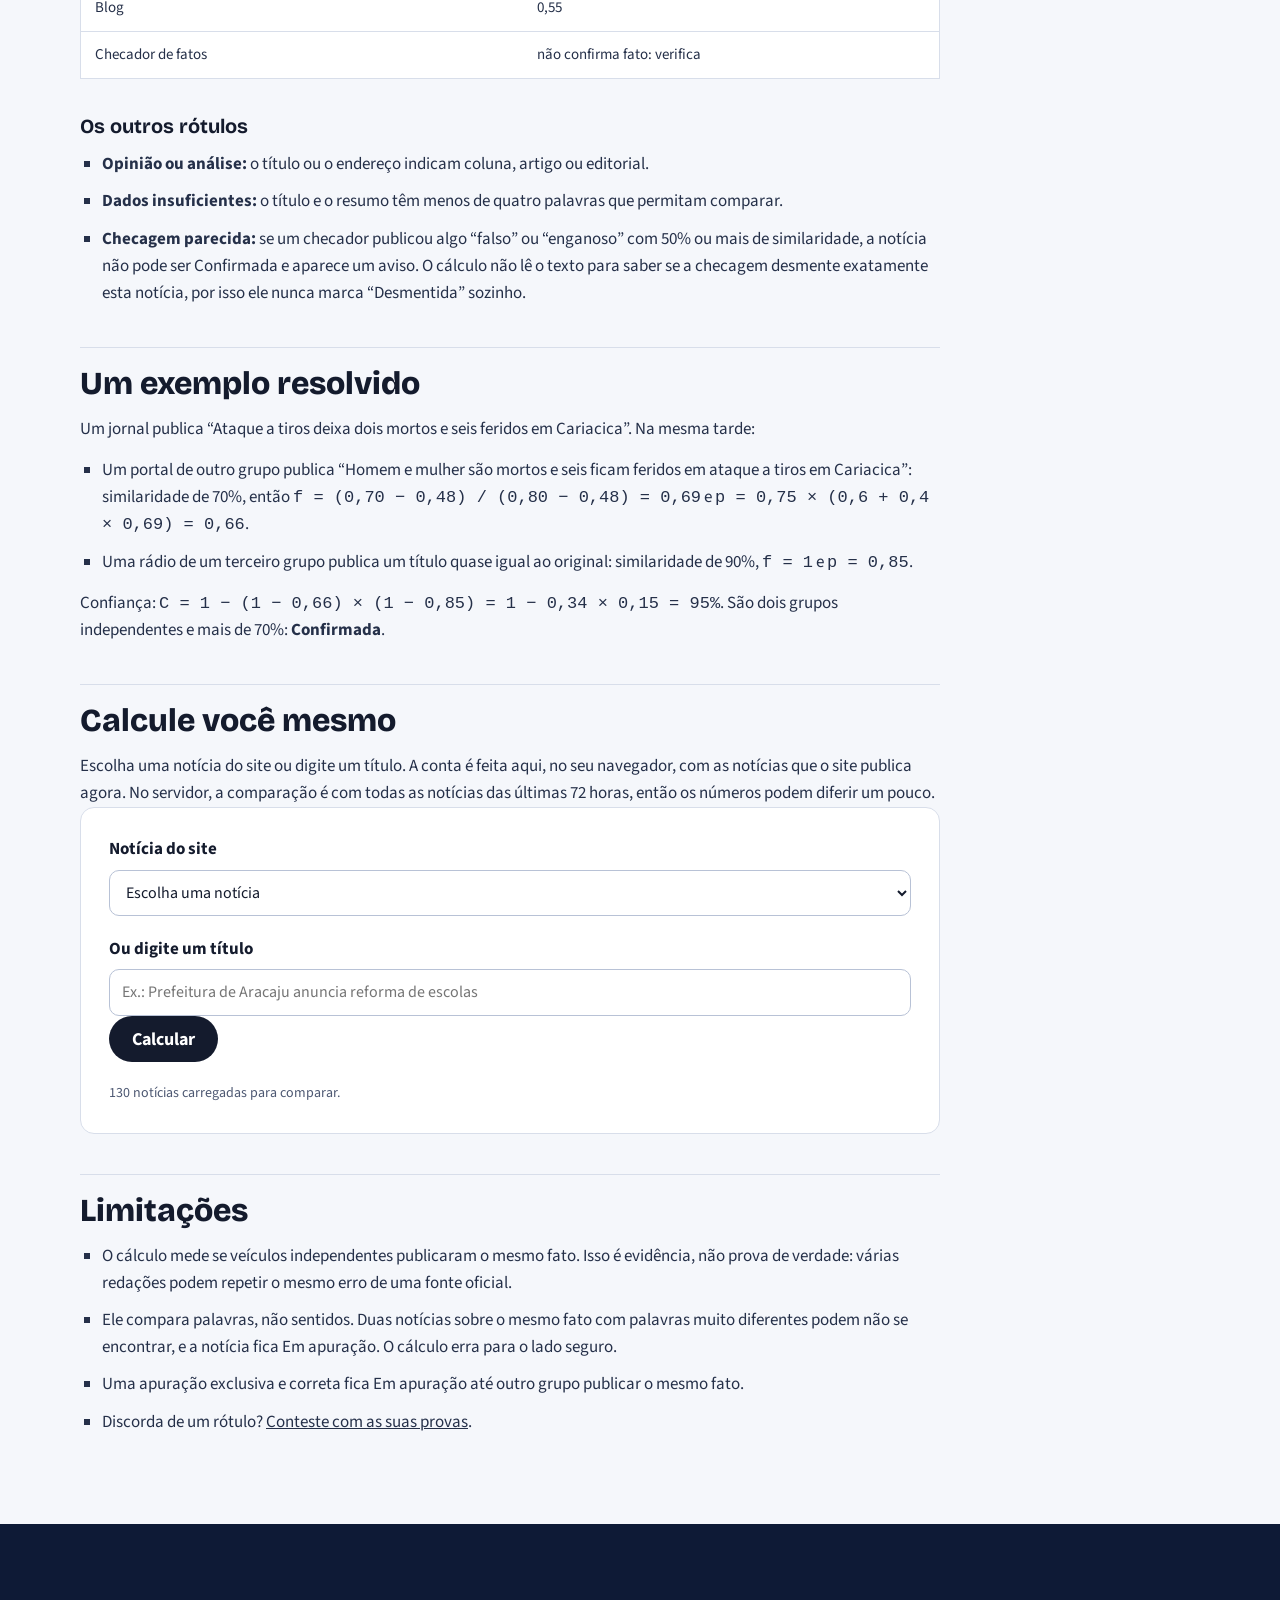
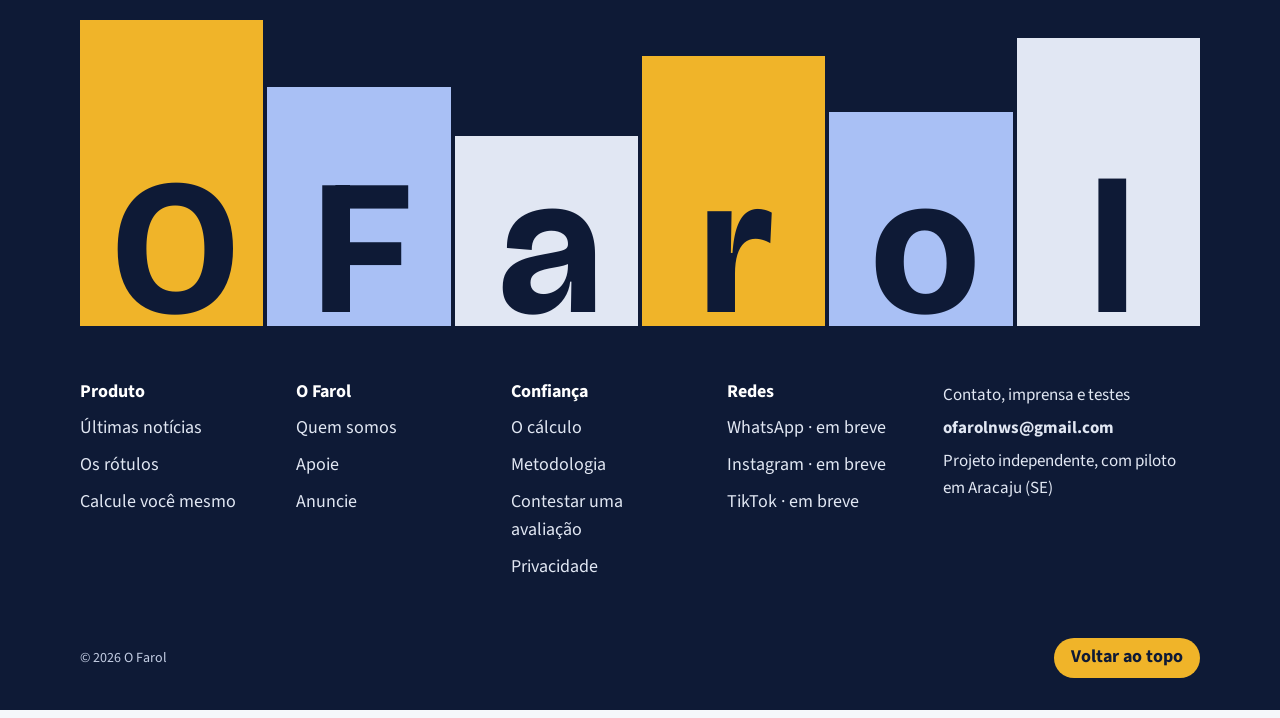
==== commit 90686c88: "Site adaptado ao Cálculo de evidências - Cartões mostram a confiança calculada (Confirmada · 95%); f" ====
--- a/calculo.html
+++ b/calculo.html
@@ -145,7 +145,7 @@
       <div class="rodape__grade">
         <nav aria-label="Produto">
           <h2>Produto</h2>
-          <ul><li><a href="index.html#ultimas">Últimas notícias</a></li><li><a href="index.html#rotulos">Os rótulos</a></li><li><a href="painel.html">Painel de verificação (demonstração)</a></li></ul>
+          <ul><li><a href="index.html#ultimas">Últimas notícias</a></li><li><a href="index.html#rotulos">Os rótulos</a></li><li><a href="calculo.html#calcule">Calcule você mesmo</a></li></ul>
         </nav>
         <nav aria-label="O Farol">
           <h2>O Farol</h2>
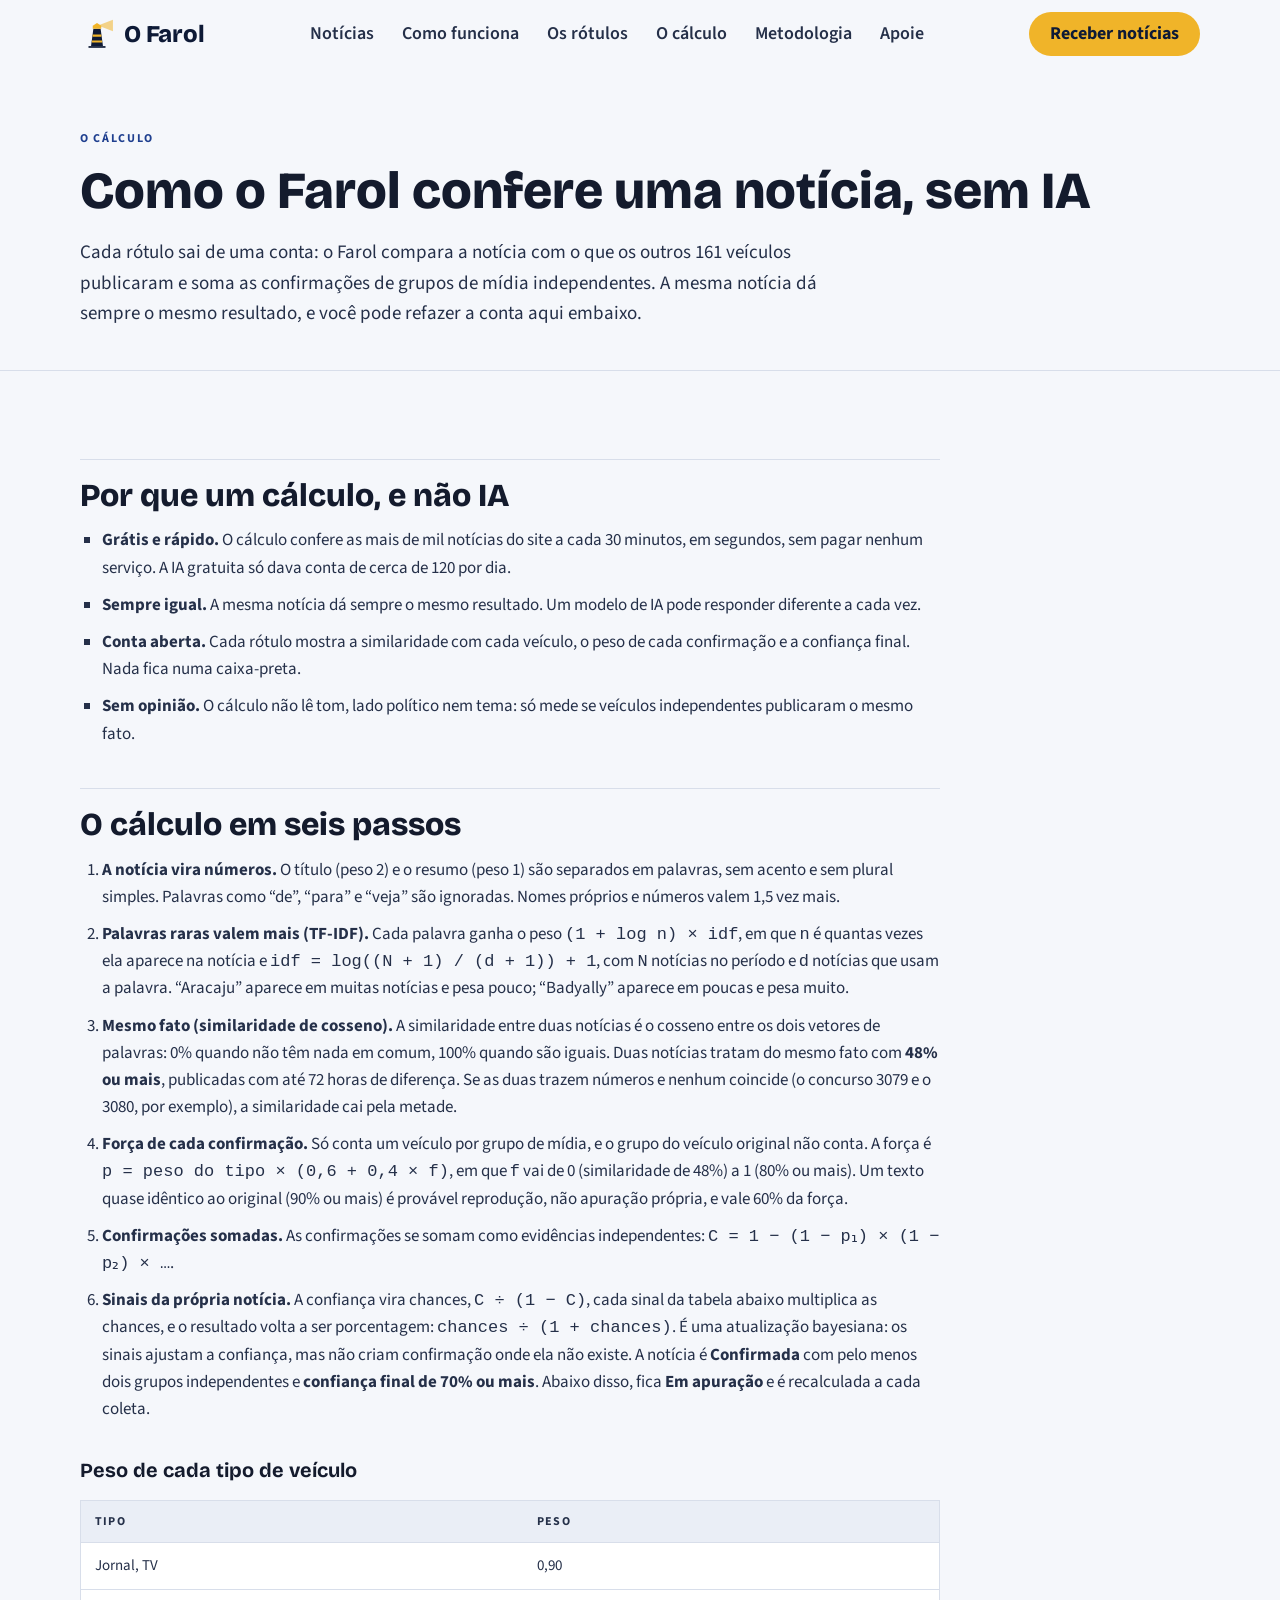
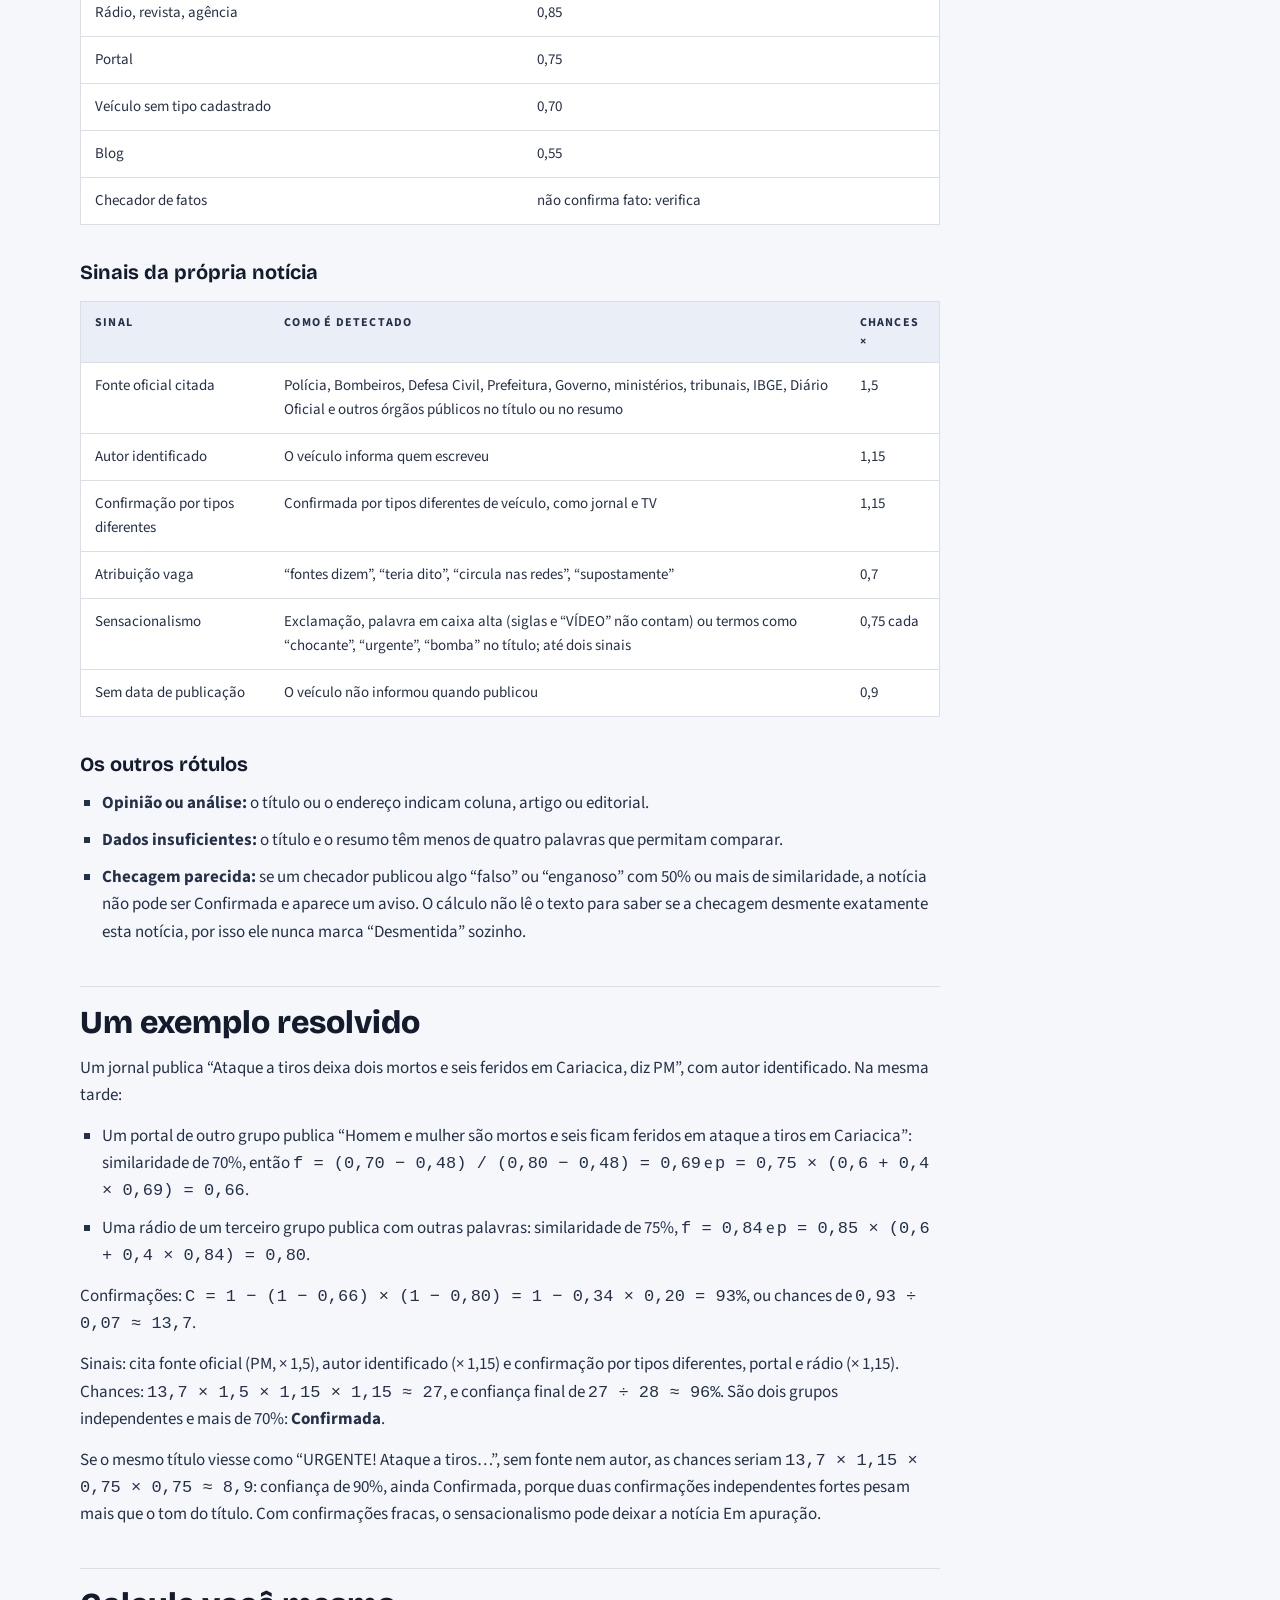
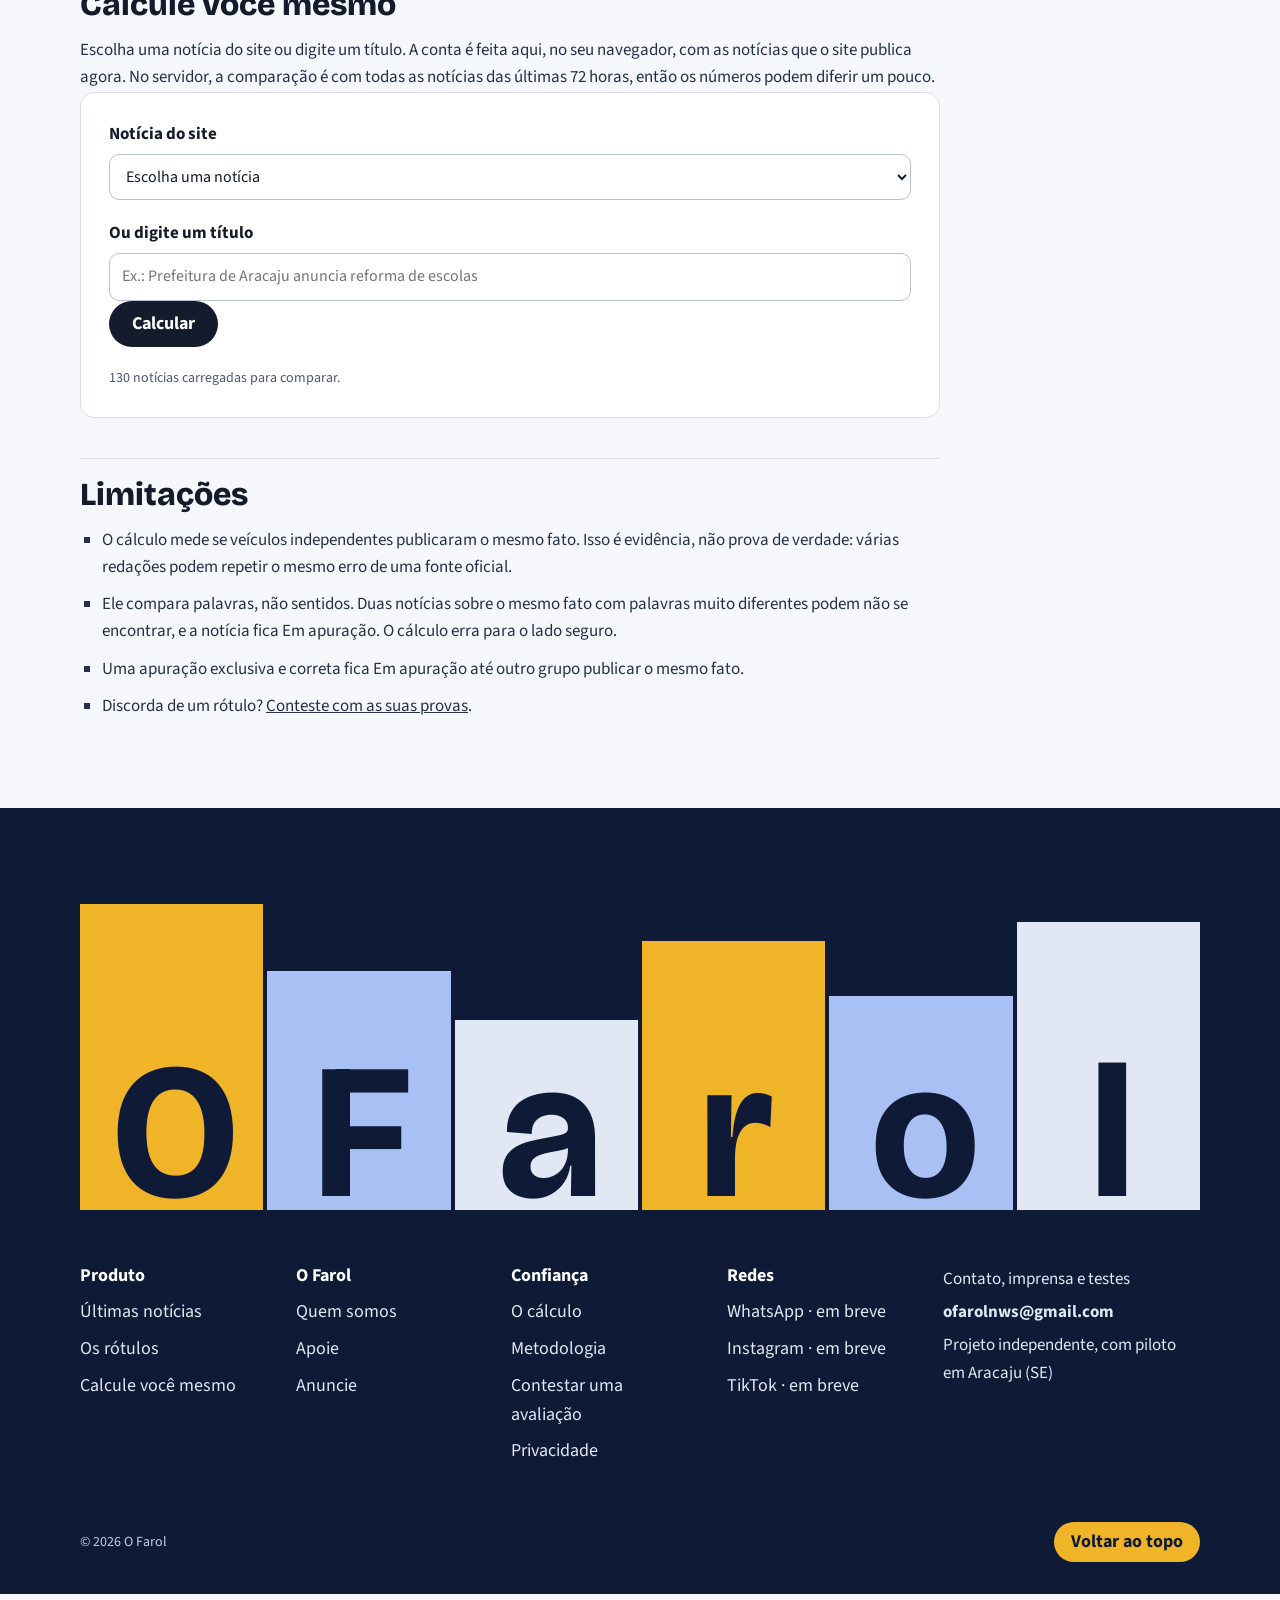
==== commit 2027f922: "Cálculo de evidências: sinais da própria notícia além da comparação - Reprodução: confirmação com te" ====
--- a/calculo.html
+++ b/calculo.html
@@ -69,13 +69,14 @@
       </section>
 
       <section id="passos">
-        <h2>O cálculo em cinco passos</h2>
+        <h2>O cálculo em seis passos</h2>
         <ol class="lista-numerada">
           <li><strong>A notícia vira números.</strong> O título (peso 2) e o resumo (peso 1) são separados em palavras, sem acento e sem plural simples. Palavras como “de”, “para” e “veja” são ignoradas. Nomes próprios e números valem 1,5 vez mais.</li>
           <li><strong>Palavras raras valem mais (TF-IDF).</strong> Cada palavra ganha o peso <code>(1 + log n) × idf</code>, em que <code>n</code> é quantas vezes ela aparece na notícia e <code>idf = log((N + 1) / (d + 1)) + 1</code>, com <code>N</code> notícias no período e <code>d</code> notícias que usam a palavra. “Aracaju” aparece em muitas notícias e pesa pouco; “Badyally” aparece em poucas e pesa muito.</li>
           <li><strong>Mesmo fato (similaridade de cosseno).</strong> A similaridade entre duas notícias é o cosseno entre os dois vetores de palavras: 0% quando não têm nada em comum, 100% quando são iguais. Duas notícias tratam do mesmo fato com <strong>48% ou mais</strong>, publicadas com até 72 horas de diferença. Se as duas trazem números e nenhum coincide (o concurso 3079 e o 3080, por exemplo), a similaridade cai pela metade.</li>
-          <li><strong>Força de cada confirmação.</strong> Só conta um veículo por grupo de mídia, e o grupo do veículo original não conta. A força é <code>p = peso do tipo × (0,6 + 0,4 × f)</code>, em que <code>f</code> vai de 0 (similaridade de 48%) a 1 (80% ou mais).</li>
-          <li><strong>Confiança.</strong> As confirmações se somam como evidências independentes: <code>C = 1 − (1 − p₁) × (1 − p₂) × …</code>. A notícia é <strong>Confirmada</strong> com pelo menos dois grupos independentes e <strong>C ≥ 70%</strong>. Abaixo disso, fica <strong>Em apuração</strong> e é recalculada a cada coleta.</li>
+          <li><strong>Força de cada confirmação.</strong> Só conta um veículo por grupo de mídia, e o grupo do veículo original não conta. A força é <code>p = peso do tipo × (0,6 + 0,4 × f)</code>, em que <code>f</code> vai de 0 (similaridade de 48%) a 1 (80% ou mais). Um texto quase idêntico ao original (90% ou mais) é provável reprodução, não apuração própria, e vale 60% da força.</li>
+          <li><strong>Confirmações somadas.</strong> As confirmações se somam como evidências independentes: <code>C = 1 − (1 − p₁) × (1 − p₂) × …</code>.</li>
+          <li><strong>Sinais da própria notícia.</strong> A confiança vira chances, <code>C ÷ (1 − C)</code>, cada sinal da tabela abaixo multiplica as chances, e o resultado volta a ser porcentagem: <code>chances ÷ (1 + chances)</code>. É uma atualização bayesiana: os sinais ajustam a confiança, mas não criam confirmação onde ela não existe. A notícia é <strong>Confirmada</strong> com pelo menos dois grupos independentes e <strong>confiança final de 70% ou mais</strong>. Abaixo disso, fica <strong>Em apuração</strong> e é recalculada a cada coleta.</li>
         </ol>
         <h3 class="subtitulo">Peso de cada tipo de veículo</h3>
         <div class="tabela-rolagem">
@@ -91,6 +92,20 @@
             </tbody>
           </table>
         </div>
+        <h3 class="subtitulo">Sinais da própria notícia</h3>
+        <div class="tabela-rolagem">
+          <table class="tabela">
+            <thead><tr><th scope="col">Sinal</th><th scope="col">Como é detectado</th><th scope="col">Chances ×</th></tr></thead>
+            <tbody>
+              <tr><td>Fonte oficial citada</td><td>Polícia, Bombeiros, Defesa Civil, Prefeitura, Governo, ministérios, tribunais, IBGE, Diário Oficial e outros órgãos públicos no título ou no resumo</td><td>1,5</td></tr>
+              <tr><td>Autor identificado</td><td>O veículo informa quem escreveu</td><td>1,15</td></tr>
+              <tr><td>Confirmação por tipos diferentes</td><td>Confirmada por tipos diferentes de veículo, como jornal e TV</td><td>1,15</td></tr>
+              <tr><td>Atribuição vaga</td><td>“fontes dizem”, “teria dito”, “circula nas redes”, “supostamente”</td><td>0,7</td></tr>
+              <tr><td>Sensacionalismo</td><td>Exclamação, palavra em caixa alta (siglas e “VÍDEO” não contam) ou termos como “chocante”, “urgente”, “bomba” no título; até dois sinais</td><td>0,75 cada</td></tr>
+              <tr><td>Sem data de publicação</td><td>O veículo não informou quando publicou</td><td>0,9</td></tr>
+            </tbody>
+          </table>
+        </div>
         <h3 class="subtitulo">Os outros rótulos</h3>
         <ul class="lista-marcada">
           <li><strong>Opinião ou análise:</strong> o título ou o endereço indicam coluna, artigo ou editorial.</li>
@@ -101,12 +116,14 @@
 
       <section id="exemplo">
         <h2>Um exemplo resolvido</h2>
-        <p>Um jornal publica “Ataque a tiros deixa dois mortos e seis feridos em Cariacica”. Na mesma tarde:</p>
+        <p>Um jornal publica “Ataque a tiros deixa dois mortos e seis feridos em Cariacica, diz PM”, com autor identificado. Na mesma tarde:</p>
         <ul class="lista-marcada">
           <li>Um portal de outro grupo publica “Homem e mulher são mortos e seis ficam feridos em ataque a tiros em Cariacica”: similaridade de 70%, então <code>f = (0,70 − 0,48) / (0,80 − 0,48) = 0,69</code> e <code>p = 0,75 × (0,6 + 0,4 × 0,69) = 0,66</code>.</li>
-          <li>Uma rádio de um terceiro grupo publica um título quase igual ao original: similaridade de 90%, <code>f = 1</code> e <code>p = 0,85</code>.</li>
+          <li>Uma rádio de um terceiro grupo publica com outras palavras: similaridade de 75%, <code>f = 0,84</code> e <code>p = 0,85 × (0,6 + 0,4 × 0,84) = 0,80</code>.</li>
         </ul>
-        <p>Confiança: <code>C = 1 − (1 − 0,66) × (1 − 0,85) = 1 − 0,34 × 0,15 = 95%</code>. São dois grupos independentes e mais de 70%: <strong>Confirmada</strong>.</p>
+        <p>Confirmações: <code>C = 1 − (1 − 0,66) × (1 − 0,80) = 1 − 0,34 × 0,20 = 93%</code>, ou chances de <code>0,93 ÷ 0,07 ≈ 13,7</code>.</p>
+        <p>Sinais: cita fonte oficial (PM, × 1,5), autor identificado (× 1,15) e confirmação por tipos diferentes, portal e rádio (× 1,15). Chances: <code>13,7 × 1,5 × 1,15 × 1,15 ≈ 27</code>, e confiança final de <code>27 ÷ 28 ≈ 96%</code>. São dois grupos independentes e mais de 70%: <strong>Confirmada</strong>.</p>
+        <p>Se o mesmo título viesse como “URGENTE! Ataque a tiros…”, sem fonte nem autor, as chances seriam <code>13,7 × 1,15 × 0,75 × 0,75 ≈ 8,9</code>: confiança de 90%, ainda Confirmada, porque duas confirmações independentes fortes pesam mais que o tom do título. Com confirmações fracas, o sensacionalismo pode deixar a notícia Em apuração.</p>
       </section>
 
       <section id="calcule">
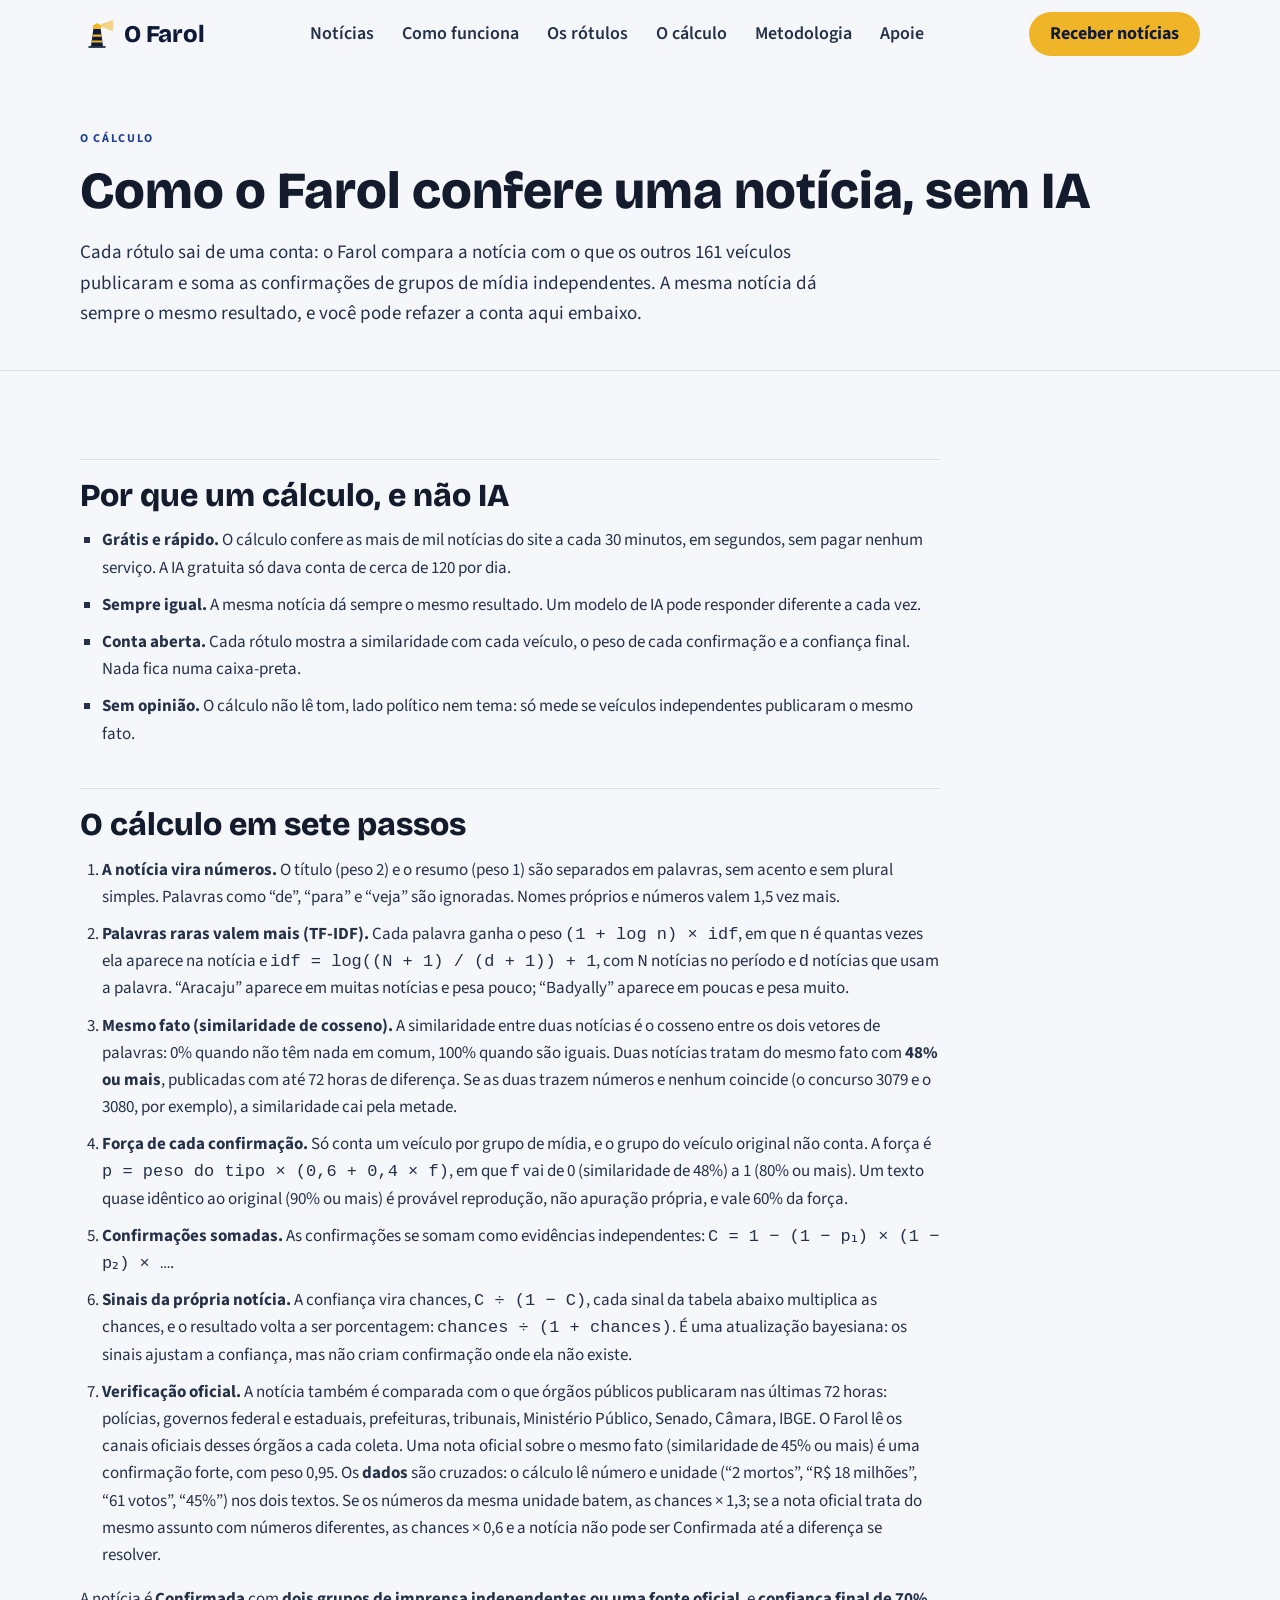
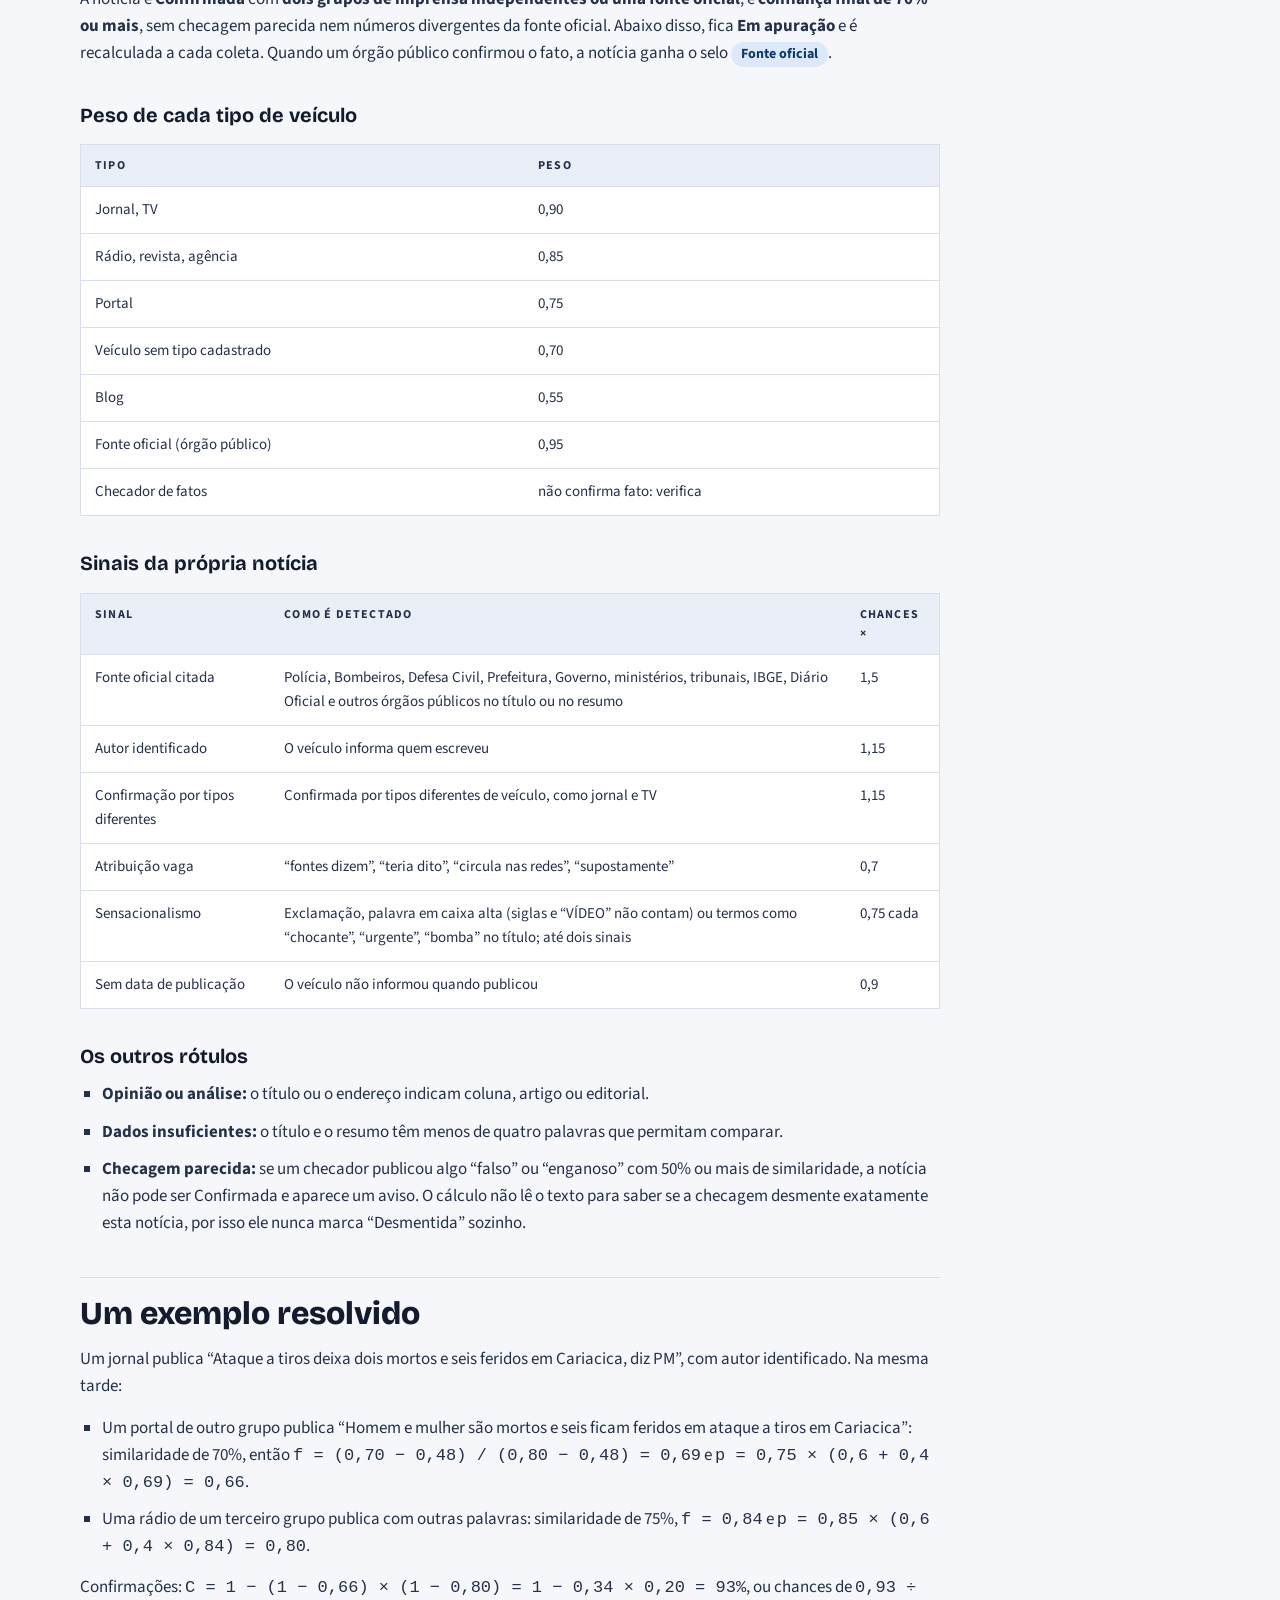
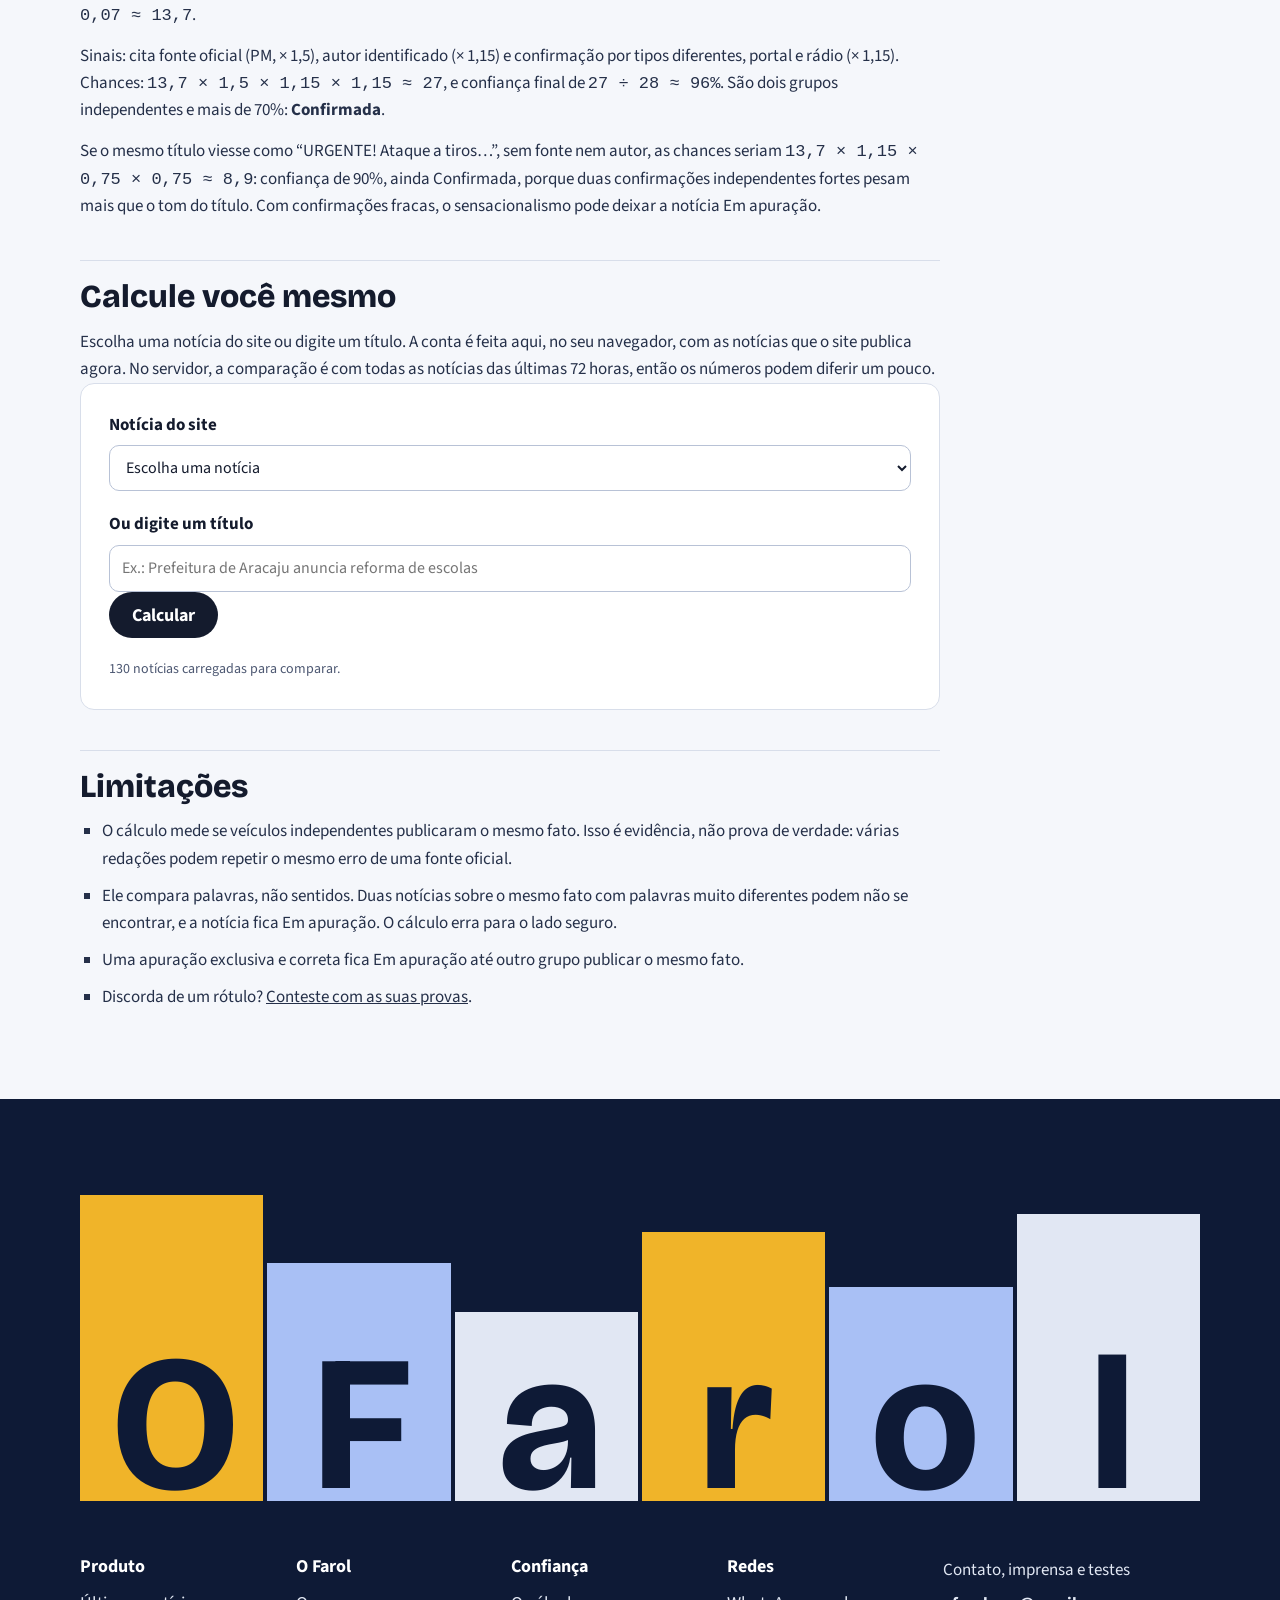
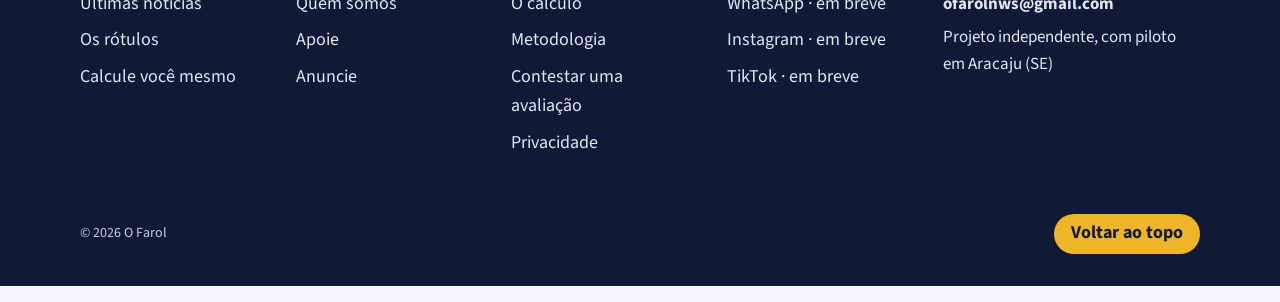
==== commit d8314fee: "Verificação oficial: leitor de RSS 1.0 (gov.br) e cruzamento com fontes oficiais (em andamento) Co-A" ====
--- a/calculo.html
+++ b/calculo.html
@@ -69,15 +69,17 @@
       </section>
 
       <section id="passos">
-        <h2>O cálculo em seis passos</h2>
+        <h2>O cálculo em sete passos</h2>
         <ol class="lista-numerada">
           <li><strong>A notícia vira números.</strong> O título (peso 2) e o resumo (peso 1) são separados em palavras, sem acento e sem plural simples. Palavras como “de”, “para” e “veja” são ignoradas. Nomes próprios e números valem 1,5 vez mais.</li>
           <li><strong>Palavras raras valem mais (TF-IDF).</strong> Cada palavra ganha o peso <code>(1 + log n) × idf</code>, em que <code>n</code> é quantas vezes ela aparece na notícia e <code>idf = log((N + 1) / (d + 1)) + 1</code>, com <code>N</code> notícias no período e <code>d</code> notícias que usam a palavra. “Aracaju” aparece em muitas notícias e pesa pouco; “Badyally” aparece em poucas e pesa muito.</li>
           <li><strong>Mesmo fato (similaridade de cosseno).</strong> A similaridade entre duas notícias é o cosseno entre os dois vetores de palavras: 0% quando não têm nada em comum, 100% quando são iguais. Duas notícias tratam do mesmo fato com <strong>48% ou mais</strong>, publicadas com até 72 horas de diferença. Se as duas trazem números e nenhum coincide (o concurso 3079 e o 3080, por exemplo), a similaridade cai pela metade.</li>
           <li><strong>Força de cada confirmação.</strong> Só conta um veículo por grupo de mídia, e o grupo do veículo original não conta. A força é <code>p = peso do tipo × (0,6 + 0,4 × f)</code>, em que <code>f</code> vai de 0 (similaridade de 48%) a 1 (80% ou mais). Um texto quase idêntico ao original (90% ou mais) é provável reprodução, não apuração própria, e vale 60% da força.</li>
           <li><strong>Confirmações somadas.</strong> As confirmações se somam como evidências independentes: <code>C = 1 − (1 − p₁) × (1 − p₂) × …</code>.</li>
-          <li><strong>Sinais da própria notícia.</strong> A confiança vira chances, <code>C ÷ (1 − C)</code>, cada sinal da tabela abaixo multiplica as chances, e o resultado volta a ser porcentagem: <code>chances ÷ (1 + chances)</code>. É uma atualização bayesiana: os sinais ajustam a confiança, mas não criam confirmação onde ela não existe. A notícia é <strong>Confirmada</strong> com pelo menos dois grupos independentes e <strong>confiança final de 70% ou mais</strong>. Abaixo disso, fica <strong>Em apuração</strong> e é recalculada a cada coleta.</li>
+          <li><strong>Sinais da própria notícia.</strong> A confiança vira chances, <code>C ÷ (1 − C)</code>, cada sinal da tabela abaixo multiplica as chances, e o resultado volta a ser porcentagem: <code>chances ÷ (1 + chances)</code>. É uma atualização bayesiana: os sinais ajustam a confiança, mas não criam confirmação onde ela não existe.</li>
+          <li><strong>Verificação oficial.</strong> A notícia também é comparada com o que órgãos públicos publicaram nas últimas 72 horas: polícias, governos federal e estaduais, prefeituras, tribunais, Ministério Público, Senado, Câmara, IBGE. O Farol lê os canais oficiais desses órgãos a cada coleta. Uma nota oficial sobre o mesmo fato (similaridade de 45% ou mais) é uma confirmação forte, com peso 0,95. Os <strong>dados</strong> são cruzados: o cálculo lê número e unidade (“2 mortos”, “R$ 18 milhões”, “61 votos”, “45%”) nos dois textos. Se os números da mesma unidade batem, as chances × 1,3; se a nota oficial trata do mesmo assunto com números diferentes, as chances × 0,6 e a notícia não pode ser Confirmada até a diferença se resolver.</li>
         </ol>
+        <p>A notícia é <strong>Confirmada</strong> com <strong>dois grupos de imprensa independentes ou uma fonte oficial</strong>, e <strong>confiança final de 70% ou mais</strong>, sem checagem parecida nem números divergentes da fonte oficial. Abaixo disso, fica <strong>Em apuração</strong> e é recalculada a cada coleta. Quando um órgão público confirmou o fato, a notícia ganha o selo <span class="rotulo rotulo--oficial">Fonte oficial</span>.</p>
         <h3 class="subtitulo">Peso de cada tipo de veículo</h3>
         <div class="tabela-rolagem">
           <table class="tabela">
@@ -88,6 +90,7 @@
               <tr><td>Portal</td><td>0,75</td></tr>
               <tr><td>Veículo sem tipo cadastrado</td><td>0,70</td></tr>
               <tr><td>Blog</td><td>0,55</td></tr>
+              <tr><td>Fonte oficial (órgão público)</td><td>0,95</td></tr>
               <tr><td>Checador de fatos</td><td>não confirma fato: verifica</td></tr>
             </tbody>
           </table>
--- a/css/estilos.css
+++ b/css/estilos.css
@@ -155,6 +155,7 @@
 .rotulo--desmentida { color: #8c1d18; background: #f9e3e1; }
 .rotulo--opiniao { color: var(--azul); background: var(--azul-fundo); }
 .rotulo--dados-insuficientes { color: #4a4943; background: #ebe8e0; }
+.rotulo--oficial { color: #0e3a6b; background: #dde9f8; }
 .rotulo--aguardando { color: var(--texto); background: var(--papel-escuro); }
 .noticia__vazia { font-style: italic; color: var(--texto-suave); }
 
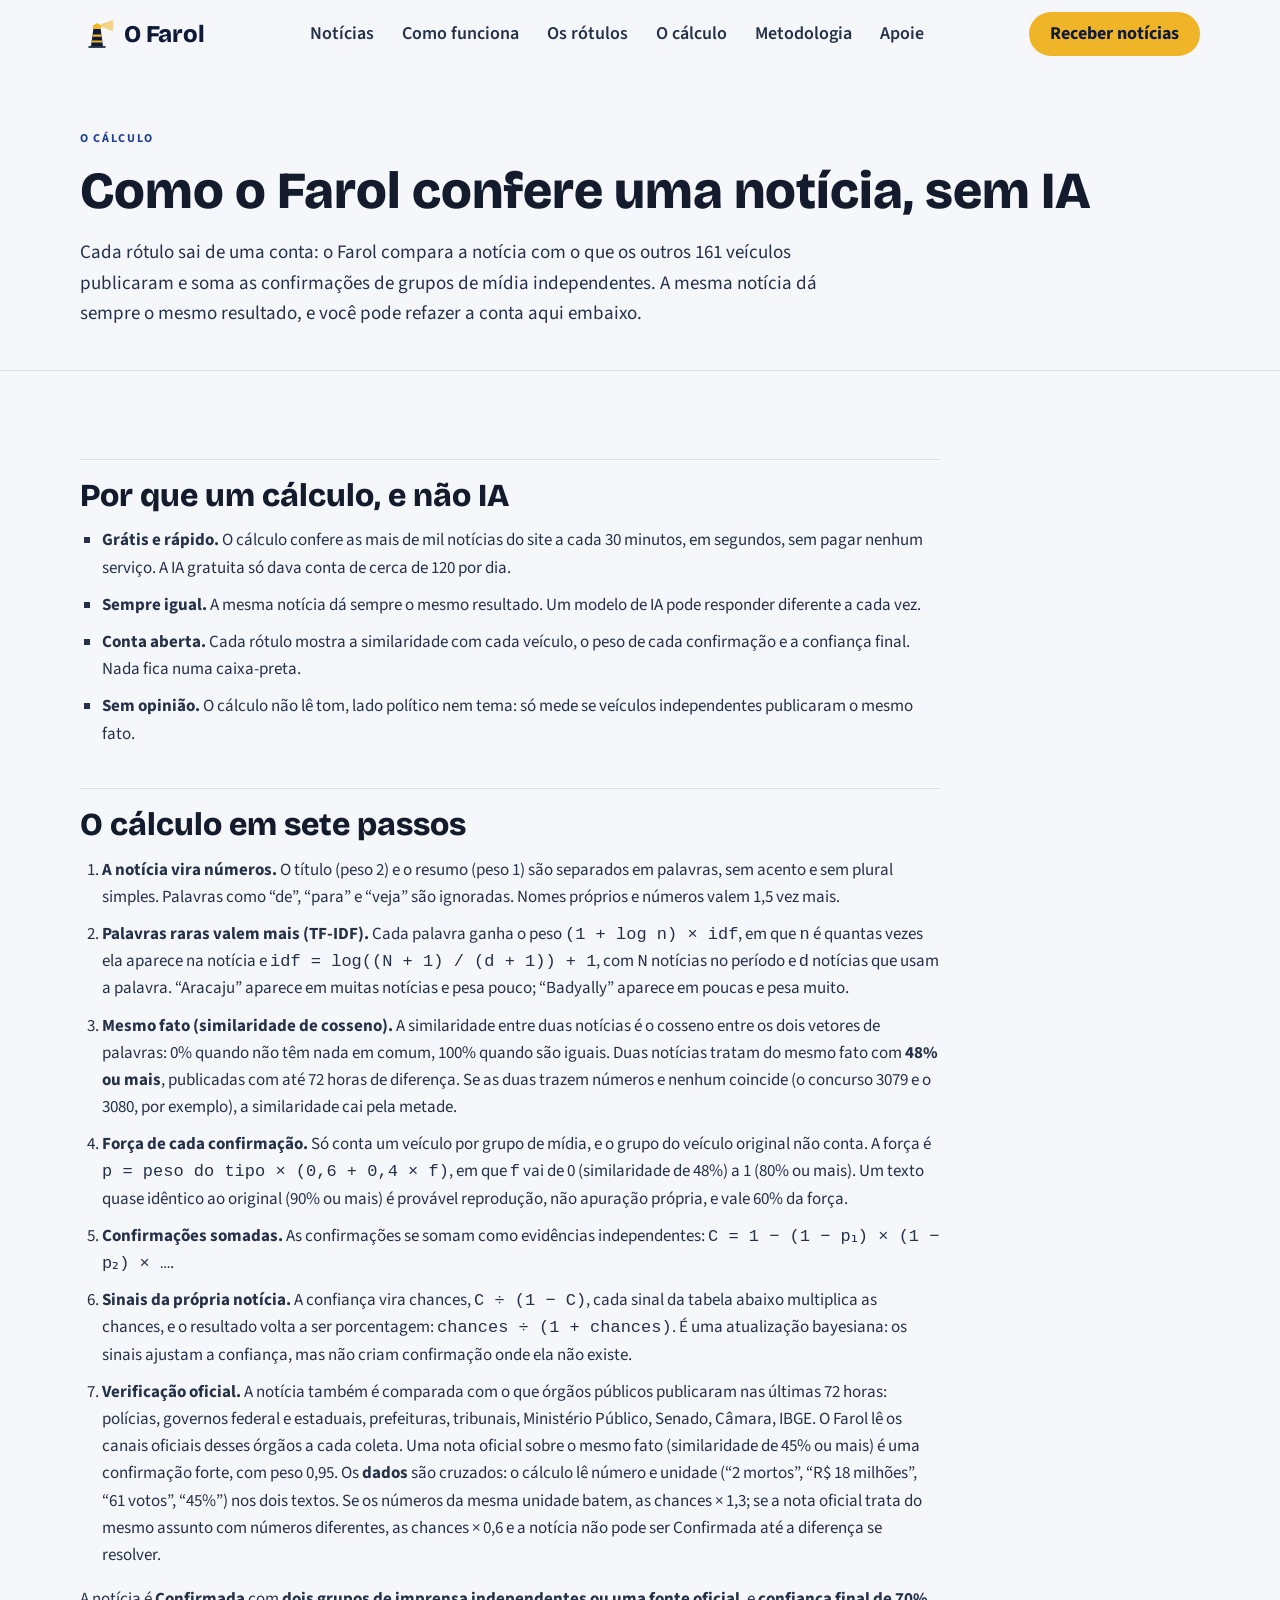
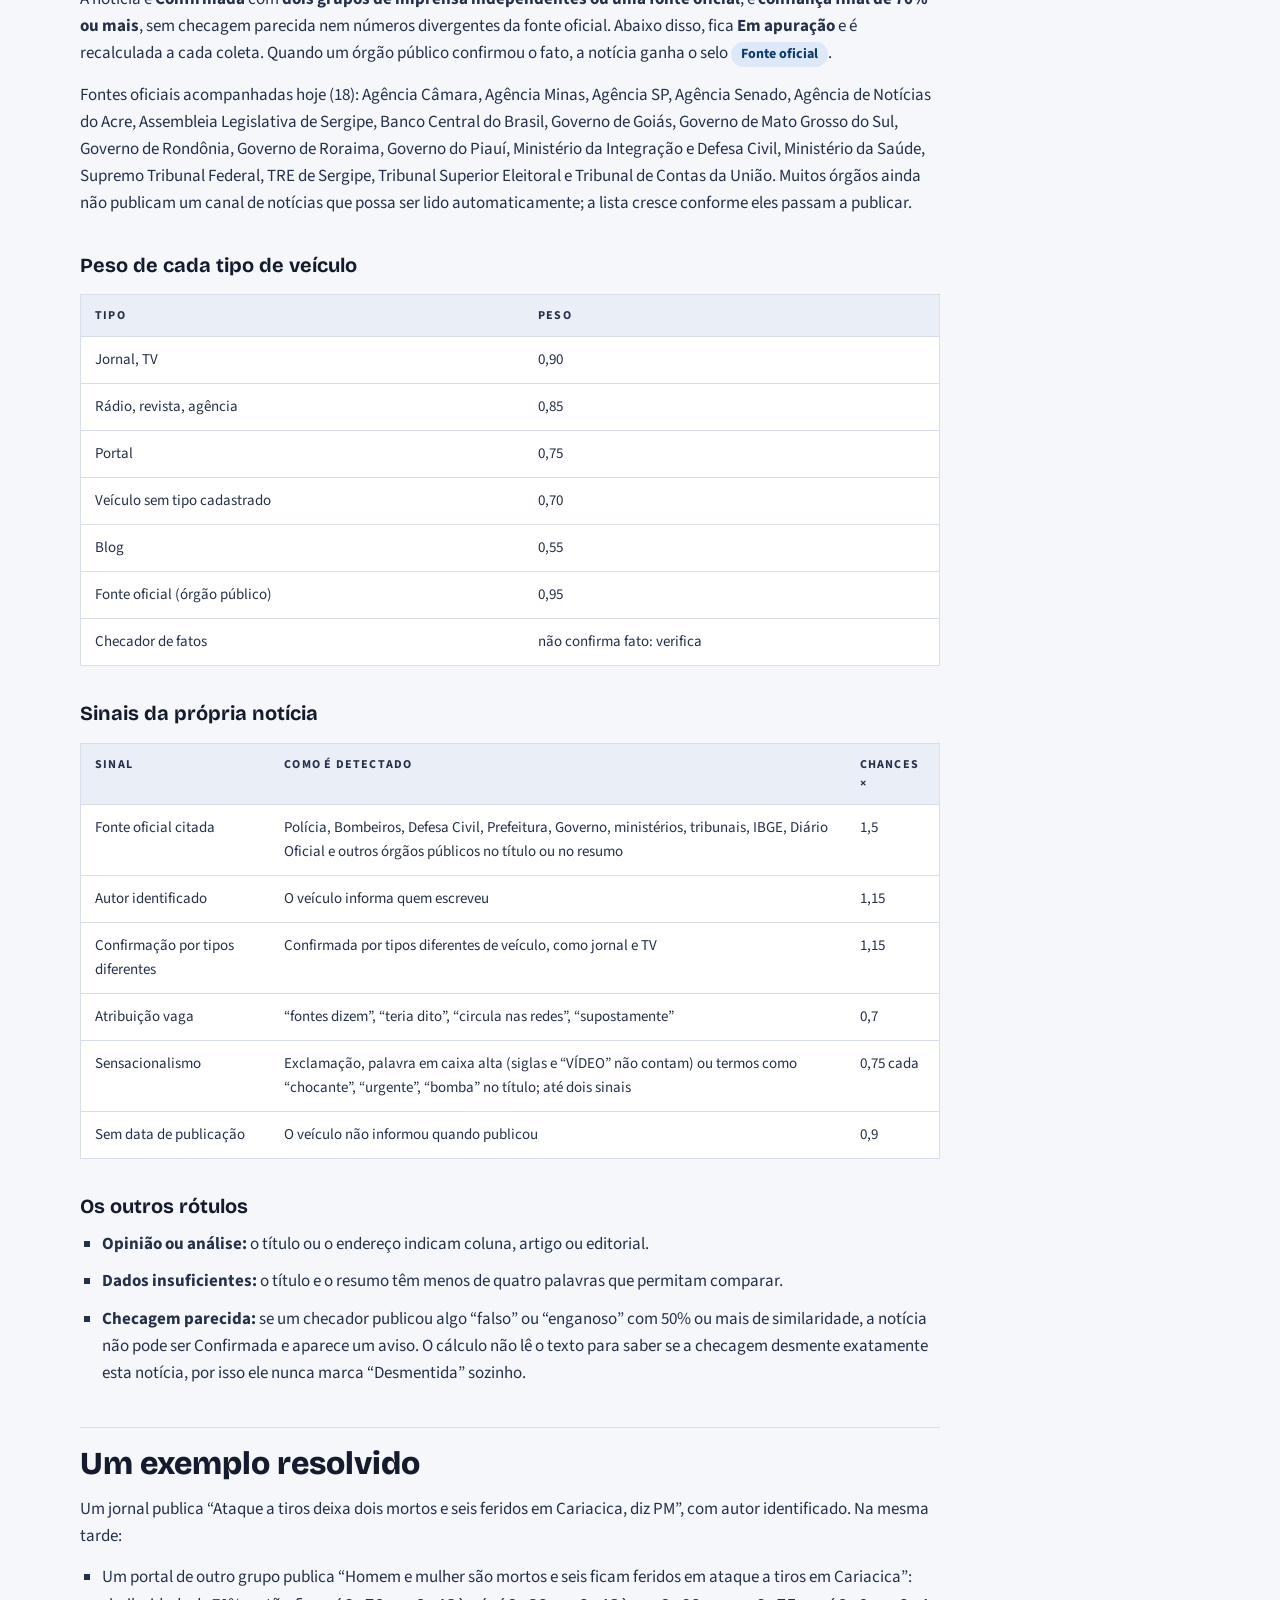
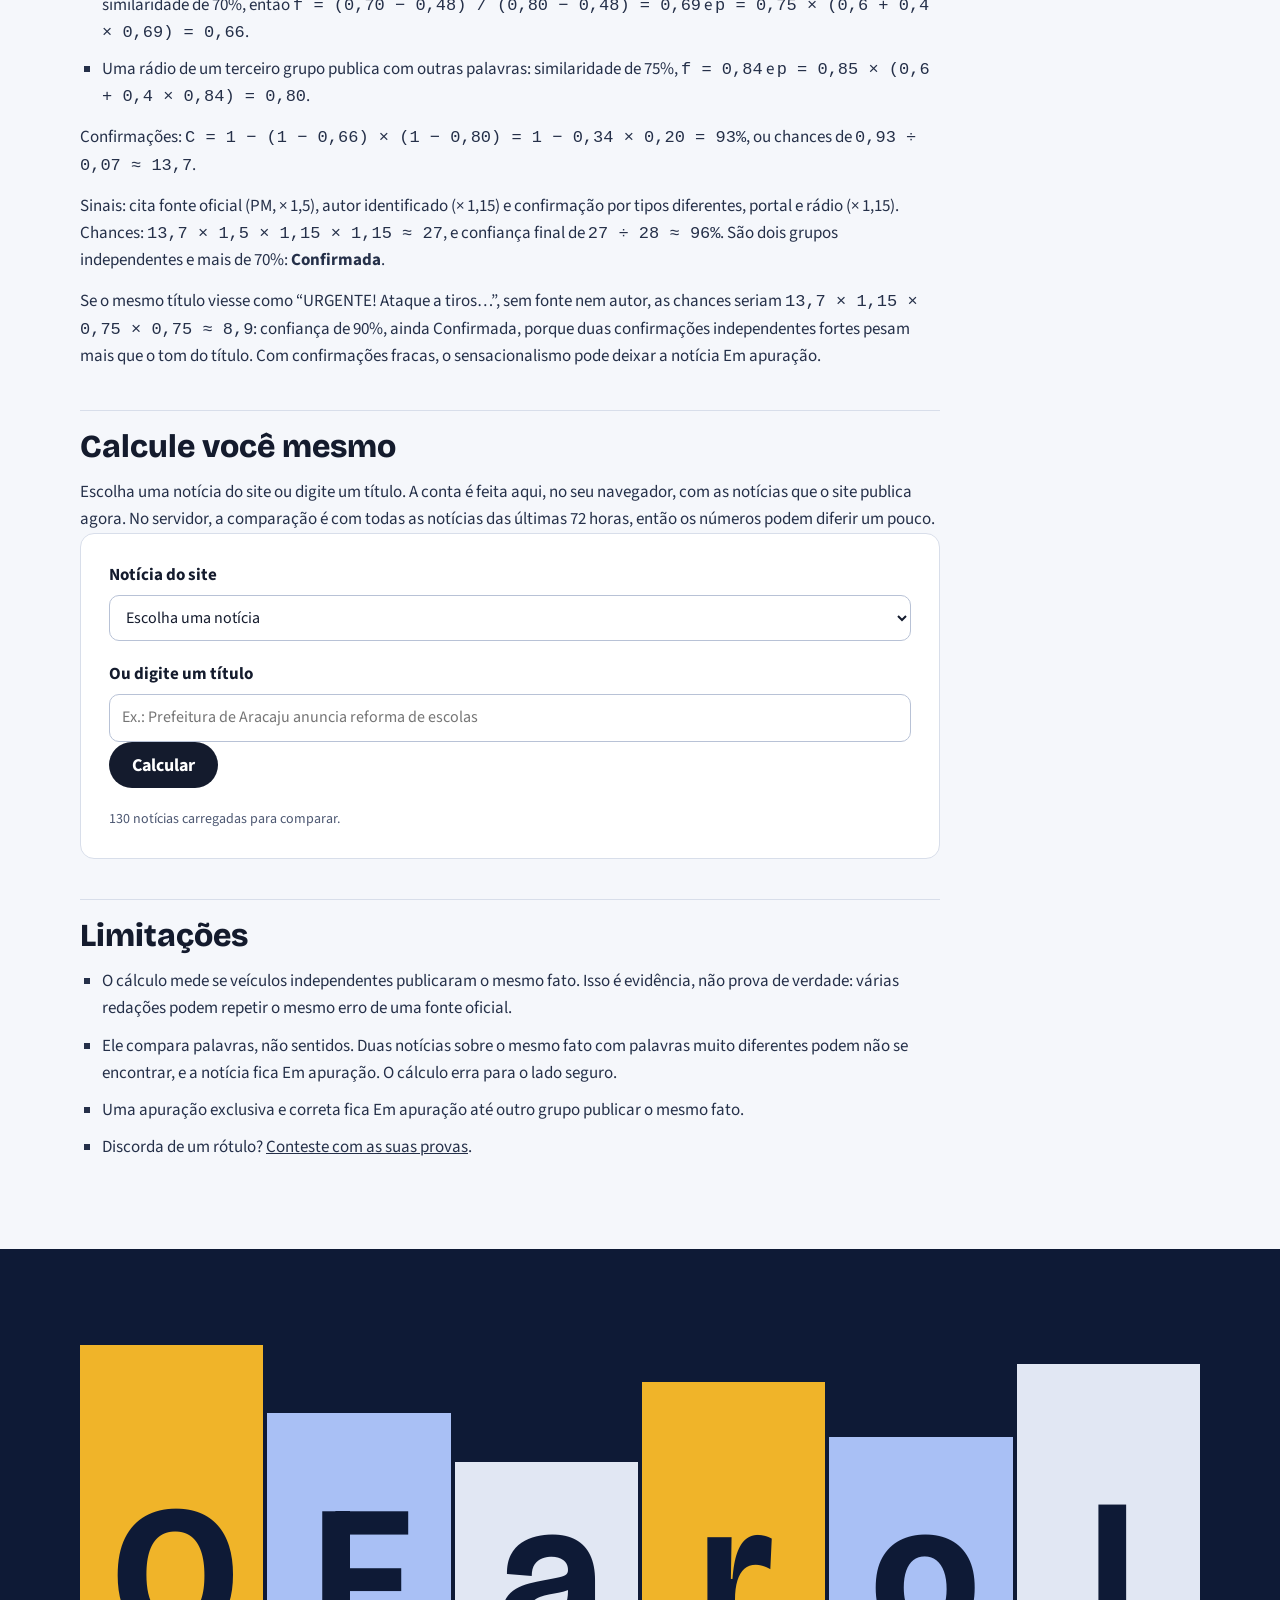
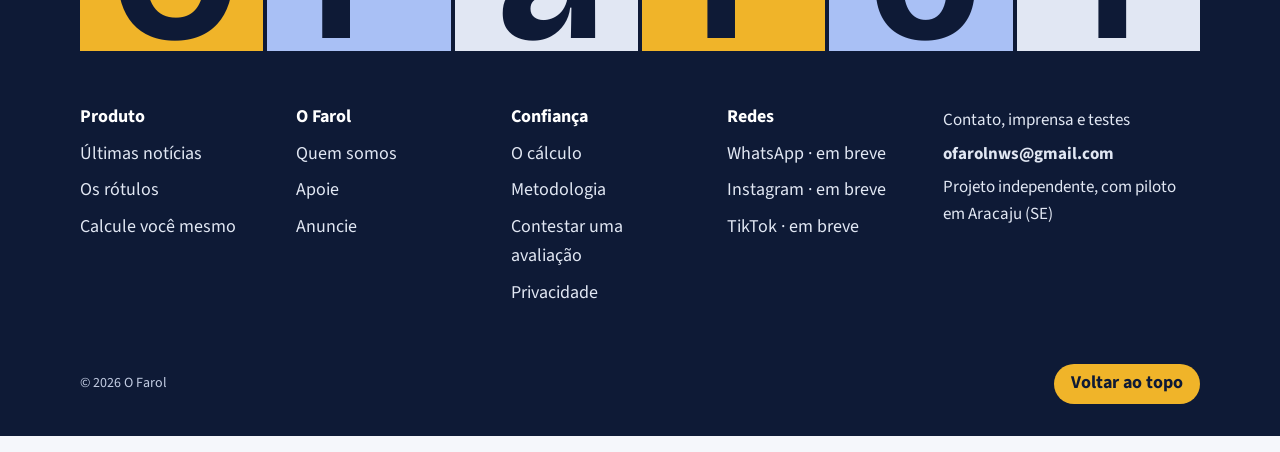
==== commit 96efe81a: "Verificação oficial: notícias cruzadas com 18 fontes oficiais - Tipo e uso 'oficial' no cadastro: ór" ====
--- a/calculo.html
+++ b/calculo.html
@@ -80,6 +80,7 @@
           <li><strong>Verificação oficial.</strong> A notícia também é comparada com o que órgãos públicos publicaram nas últimas 72 horas: polícias, governos federal e estaduais, prefeituras, tribunais, Ministério Público, Senado, Câmara, IBGE. O Farol lê os canais oficiais desses órgãos a cada coleta. Uma nota oficial sobre o mesmo fato (similaridade de 45% ou mais) é uma confirmação forte, com peso 0,95. Os <strong>dados</strong> são cruzados: o cálculo lê número e unidade (“2 mortos”, “R$ 18 milhões”, “61 votos”, “45%”) nos dois textos. Se os números da mesma unidade batem, as chances × 1,3; se a nota oficial trata do mesmo assunto com números diferentes, as chances × 0,6 e a notícia não pode ser Confirmada até a diferença se resolver.</li>
         </ol>
         <p>A notícia é <strong>Confirmada</strong> com <strong>dois grupos de imprensa independentes ou uma fonte oficial</strong>, e <strong>confiança final de 70% ou mais</strong>, sem checagem parecida nem números divergentes da fonte oficial. Abaixo disso, fica <strong>Em apuração</strong> e é recalculada a cada coleta. Quando um órgão público confirmou o fato, a notícia ganha o selo <span class="rotulo rotulo--oficial">Fonte oficial</span>.</p>
+        <p>Fontes oficiais acompanhadas hoje (18): Agência Câmara, Agência Minas, Agência SP, Agência Senado, Agência de Notícias do Acre, Assembleia Legislativa de Sergipe, Banco Central do Brasil, Governo de Goiás, Governo de Mato Grosso do Sul, Governo de Rondônia, Governo de Roraima, Governo do Piauí, Ministério da Integração e Defesa Civil, Ministério da Saúde, Supremo Tribunal Federal, TRE de Sergipe, Tribunal Superior Eleitoral e Tribunal de Contas da União. Muitos órgãos ainda não publicam um canal de notícias que possa ser lido automaticamente; a lista cresce conforme eles passam a publicar.</p>
         <h3 class="subtitulo">Peso de cada tipo de veículo</h3>
         <div class="tabela-rolagem">
           <table class="tabela">
